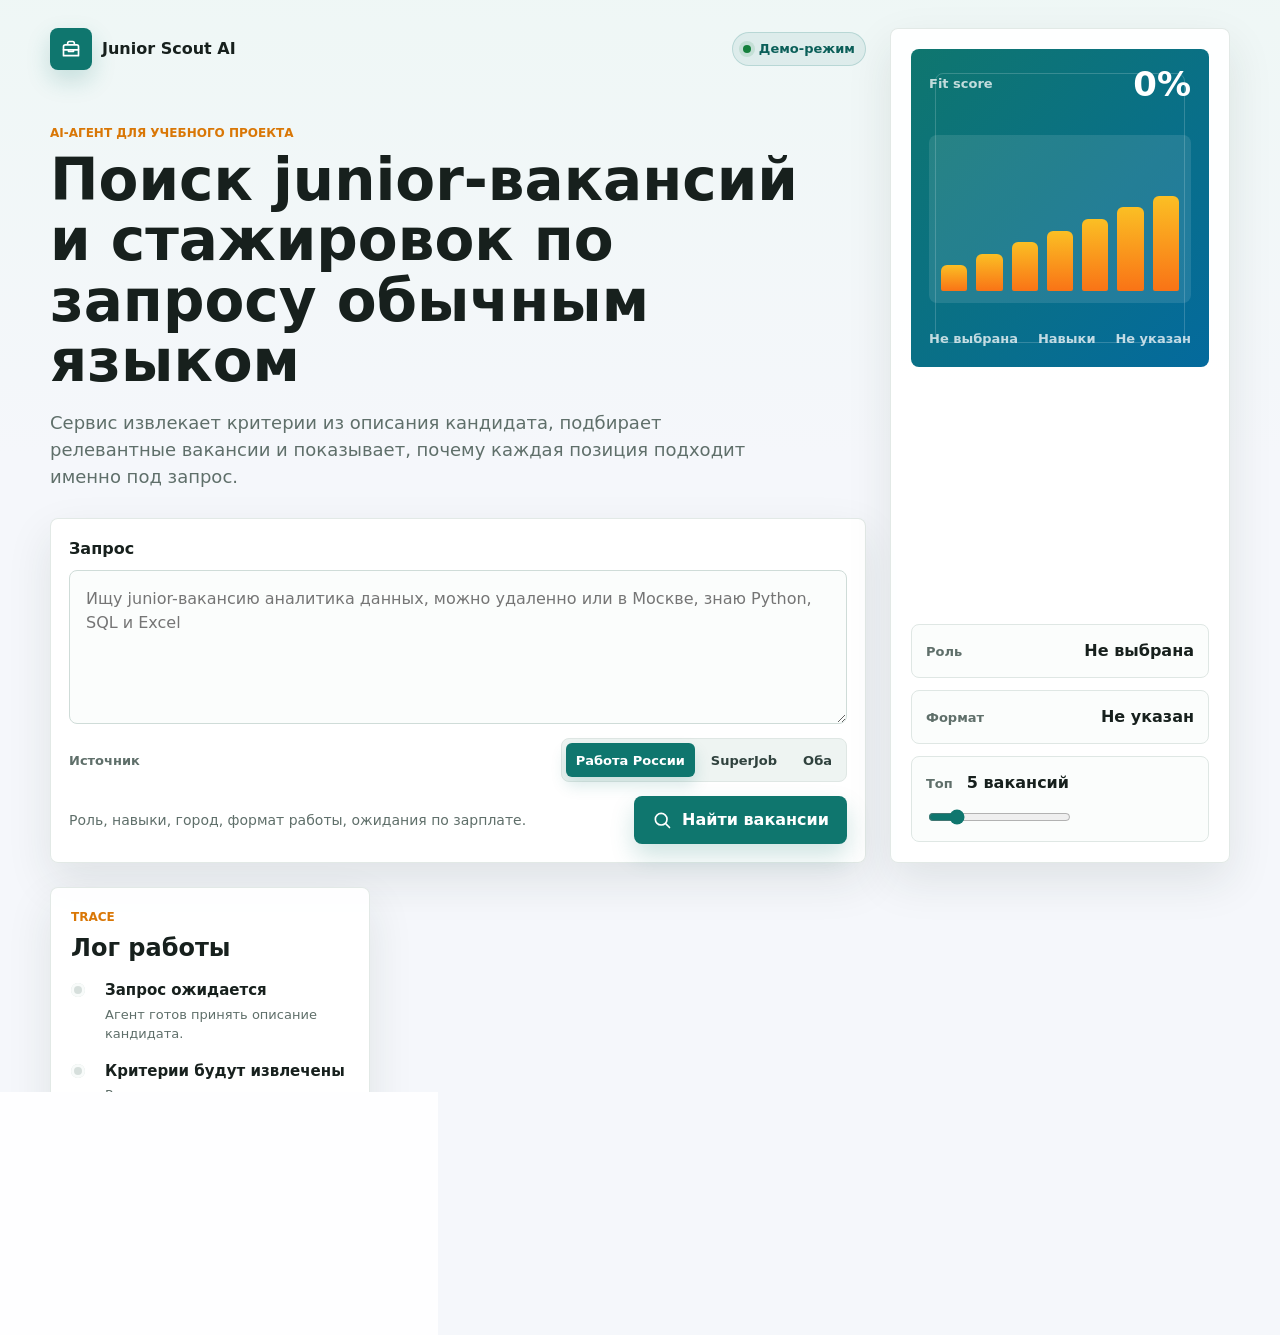
==== frontend/index.html @ 8d021fb7 "Initial project import" ====
<!doctype html>
<html lang="ru">
  <head>
    <meta charset="UTF-8" />
    <meta name="viewport" content="width=device-width, initial-scale=1.0" />
    <title>Junior Scout AI</title>
    <link rel="stylesheet" href="styles.css" />
  </head>
  <body>
    <svg class="svg-sprite" aria-hidden="true">
      <symbol id="icon-search" viewBox="0 0 24 24">
        <path d="m21 21-4.3-4.3" />
        <circle cx="11" cy="11" r="7" />
      </symbol>
      <symbol id="icon-link" viewBox="0 0 24 24">
        <path d="M15 3h6v6" />
        <path d="M10 14 21 3" />
        <path d="M18 13v6a2 2 0 0 1-2 2H5a2 2 0 0 1-2-2V8a2 2 0 0 1 2-2h6" />
      </symbol>
      <symbol id="icon-briefcase" viewBox="0 0 24 24">
        <path d="M16 6V5a2 2 0 0 0-2-2h-4a2 2 0 0 0-2 2v1" />
        <path d="M3 9a2 2 0 0 1 2-2h14a2 2 0 0 1 2 2v11H3Z" />
        <path d="M3 13h18" />
        <path d="M9 13v2h6v-2" />
      </symbol>
      <symbol id="icon-alert" viewBox="0 0 24 24">
        <path d="M12 9v4" />
        <path d="M12 17h.01" />
        <path d="M10.3 3.8 2.4 18a2 2 0 0 0 1.7 3h15.8a2 2 0 0 0 1.7-3L13.7 3.8a2 2 0 0 0-3.4 0Z" />
      </symbol>
    </svg>

    <main class="page-shell">
      <section class="hero">
        <div class="hero__content">
          <header class="topbar" aria-label="Навигация">
            <a class="brand" href="#">
              <span class="brand__mark">
                <svg class="icon" aria-hidden="true">
                  <use href="#icon-briefcase"></use>
                </svg>
              </span>
              <span>Junior Scout AI</span>
            </a>
            <div class="status-pill">
              <span class="status-pill__dot"></span>
              Демо-режим
            </div>
          </header>

          <div class="intro">
            <p class="eyebrow">AI-агент для учебного проекта</p>
            <h1>Поиск junior-вакансий и стажировок по запросу обычным языком</h1>
            <p class="intro__text">
              Сервис извлекает критерии из описания кандидата, подбирает релевантные вакансии и показывает,
              почему каждая позиция подходит именно под запрос.
            </p>
          </div>

          <form class="search-panel" id="search-form">
            <label class="field-label" for="query">Запрос</label>
            <textarea
              id="query"
              name="query"
              rows="5"
              placeholder="Ищу junior-вакансию аналитика данных, можно удаленно или в Москве, знаю Python, SQL и Excel"
            ></textarea>
            <div class="source-control" aria-label="Инструментарий поиска">
              <span class="source-control__label">Источник</span>
              <div class="source-options">
                <label>
                  <input type="radio" name="source" value="trudvsem" checked />
                  <span>Работа России</span>
                </label>
                <label>
                  <input type="radio" name="source" value="superjob" />
                  <span>SuperJob</span>
                </label>
                <label>
                  <input type="radio" name="source" value="all" />
                  <span>Оба</span>
                </label>
              </div>
            </div>
            <div class="search-panel__footer">
              <p class="hint">Роль, навыки, город, формат работы, ожидания по зарплате.</p>
              <button class="primary-button" id="search-button" type="submit">
                <svg class="icon" aria-hidden="true">
                  <use href="#icon-search"></use>
                </svg>
                <span>Найти вакансии</span>
              </button>
            </div>
          </form>
        </div>

        <aside class="hero-card" aria-label="Краткая аналитика результата">
          <div class="agent-visual">
            <div class="agent-visual__header">
              <span>Fit score</span>
              <strong id="hero-fit-score">0%</strong>
            </div>
            <div class="signal-grid">
              <span style="--height: 62%"></span>
              <span style="--height: 88%"></span>
              <span style="--height: 54%"></span>
              <span style="--height: 76%"></span>
              <span style="--height: 93%"></span>
              <span style="--height: 67%"></span>
              <span style="--height: 82%"></span>
            </div>
            <div class="agent-visual__footer" id="hero-skill-row">
              <span>Роль</span>
              <span>Навыки</span>
              <span>Формат</span>
            </div>
          </div>
          <div class="mini-list">
            <div>
              <span class="mini-list__label">Роль</span>
              <strong id="hero-role">Не выбрана</strong>
            </div>
            <div>
              <span class="mini-list__label">Формат</span>
              <strong id="hero-format">Не указан</strong>
            </div>
            <div class="top-control">
              <div class="top-control__head">
                <span class="mini-list__label">Топ</span>
                <strong><span id="top-value">5</span> вакансий</strong>
              </div>
              <input
                id="top-slider"
                type="range"
                min="1"
                max="25"
                step="1"
                value="5"
                aria-label="Количество вакансий в топе"
              />
            </div>
          </div>
        </aside>
      </section>

      <section class="workspace" aria-live="polite">
        <section class="trace-panel" aria-labelledby="trace-title">
          <div class="section-heading">
            <p class="eyebrow">Trace</p>
            <h2 id="trace-title">Лог работы</h2>
          </div>
          <ol class="trace-list" id="trace-list">
            <li data-step="accepted">
              <span class="trace-list__marker"></span>
              <div>
                <strong>Запрос ожидается</strong>
                <p>Агент готов принять описание кандидата.</p>
              </div>
            </li>
            <li data-step="criteria">
              <span class="trace-list__marker"></span>
              <div>
                <strong>Критерии будут извлечены</strong>
                <p>Роль, уровень, навыки, город, формат и зарплата.</p>
              </div>
            </li>
            <li data-step="vacancies">
              <span class="trace-list__marker"></span>
              <div>
                <strong>Вакансии будут найдены</strong>
                <p>Выдача появится после запуска поиска.</p>
              </div>
            </li>
            <li data-step="top">
              <span class="trace-list__marker"></span>
              <div>
                <strong>Топ будет сформирован</strong>
                <p>Карточки отсортируются по score.</p>
              </div>
            </li>
          </ol>
        </section>

        <section class="content-stack">
          <section class="loading-panel" id="loading-panel" hidden>
            <div class="loader" aria-hidden="true"></div>
            <div>
              <h2>Идет поиск подходящих вакансий</h2>
              <p>AI-агент анализирует запрос, извлекает критерии и готовит выбранный топ.</p>
            </div>
          </section>

          <section class="error-panel" id="error-panel" hidden>
            <div class="error-panel__icon">
              <svg class="icon" aria-hidden="true">
                <use href="#icon-alert"></use>
              </svg>
            </div>
            <div>
              <h2 id="error-title">Вакансии не найдены</h2>
              <p id="error-message">
                Попробуйте добавить больше деталей: роль, навыки, город или желаемый формат работы.
              </p>
            </div>
          </section>

          <section class="criteria-panel" id="criteria-panel" hidden aria-labelledby="criteria-title">
            <div class="section-heading section-heading--row">
              <div>
                <p class="eyebrow">Извлеченные критерии</p>
                <h2 id="criteria-title">Что понял агент</h2>
              </div>
              <span class="confidence-badge">уверенность 0.91</span>
            </div>
            <dl class="criteria-grid">
              <div>
                <dt>Роль</dt>
                <dd>аналитик данных</dd>
              </div>
              <div>
                <dt>Уровень</dt>
                <dd>junior / стажировка</dd>
              </div>
              <div>
                <dt>Навыки</dt>
                <dd class="tag-row">
                  <span>Python</span>
                  <span>SQL</span>
                  <span>Excel</span>
                </dd>
              </div>
              <div>
                <dt>Город</dt>
                <dd>Москва</dd>
              </div>
              <div>
                <dt>Удаленка</dt>
                <dd>да, можно гибрид</dd>
              </div>
              <div>
                <dt>Зарплата</dt>
                <dd>не указана</dd>
              </div>
            </dl>
          </section>

          <section class="vacancies-panel" id="vacancies-panel" hidden aria-labelledby="vacancies-title">
            <div class="section-heading section-heading--row">
              <div>
                <p class="eyebrow">Топ вакансий</p>
                <h2 id="vacancies-title">Лучшие совпадения</h2>
              </div>
              <span class="result-count">5 найдено</span>
            </div>
            <div class="vacancy-list" id="vacancy-list"></div>
          </section>
        </section>
      </section>
    </main>

    <template id="vacancy-card-template">
      <article class="vacancy-card">
        <div class="vacancy-card__top">
          <div>
            <h3 data-field="title"></h3>
            <p data-field="company"></p>
          </div>
          <div class="score-badge" aria-label="Score">
            <strong data-field="score"></strong>
            <span>score</span>
          </div>
        </div>

        <div class="vacancy-meta">
          <span data-field="location"></span>
          <span data-field="salary"></span>
        </div>

        <div class="fit-grid">
          <div class="fit-item fit-item--good">
            <span>Почему подходит</span>
            <p data-field="why"></p>
          </div>
          <div class="fit-item fit-item--risk">
            <span>Что смущает</span>
            <p data-field="concern"></p>
          </div>
          <div class="fit-item fit-item--step">
            <span>Следующий шаг</span>
            <p data-field="next"></p>
          </div>
        </div>

        <a class="vacancy-link" data-field="link" href="#" target="_blank" rel="noreferrer">
          <span>Открыть вакансию</span>
          <svg class="icon" aria-hidden="true">
            <use href="#icon-link"></use>
          </svg>
        </a>
      </article>
    </template>

    <script src="app.js"></script>
  </body>
</html>
---- frontend/styles.css ----
:root {
  --bg: #f5f7fb;
  --surface: #ffffff;
  --surface-soft: #eef7f5;
  --text: #17201d;
  --muted: #5f6f6a;
  --line: #dfe7e4;
  --primary: #0f766e;
  --primary-dark: #0b5f59;
  --accent: #d97706;
  --rose: #be123c;
  --sky: #0369a1;
  --success: #15803d;
  --shadow: 0 18px 45px rgba(29, 45, 41, 0.1);
  --radius: 8px;
}

* {
  box-sizing: border-box;
}

html {
  scroll-behavior: smooth;
}

body {
  margin: 0;
  min-height: 100vh;
  color: var(--text);
  background:
    linear-gradient(180deg, rgba(238, 247, 245, 0.9), rgba(245, 247, 251, 0.96) 34%),
    var(--bg);
  font-family:
    Inter, ui-sans-serif, system-ui, -apple-system, BlinkMacSystemFont, "Segoe UI", sans-serif;
  line-height: 1.5;
}

button,
textarea,
input {
  font: inherit;
}

a {
  color: inherit;
}

.svg-sprite {
  display: none;
}

.icon {
  width: 20px;
  height: 20px;
  fill: none;
  stroke: currentColor;
  stroke-linecap: round;
  stroke-linejoin: round;
  stroke-width: 2;
}

.page-shell {
  width: min(1180px, calc(100% - 32px));
  margin: 0 auto;
  padding: 28px 0 48px;
}

.hero {
  display: grid;
  grid-template-columns: minmax(0, 1fr) 340px;
  gap: 24px;
  align-items: stretch;
}

.hero__content {
  min-width: 0;
}

.topbar {
  display: flex;
  align-items: center;
  justify-content: space-between;
  gap: 16px;
  margin-bottom: 54px;
}

.brand {
  display: inline-flex;
  align-items: center;
  gap: 10px;
  color: var(--text);
  font-weight: 800;
  text-decoration: none;
}

.brand__mark {
  display: grid;
  width: 42px;
  height: 42px;
  place-items: center;
  color: var(--surface);
  background: var(--primary);
  border-radius: var(--radius);
  box-shadow: 0 10px 24px rgba(15, 118, 110, 0.2);
}

.status-pill,
.confidence-badge,
.result-count {
  display: inline-flex;
  align-items: center;
  gap: 8px;
  min-height: 32px;
  padding: 6px 10px;
  color: var(--primary-dark);
  background: rgba(15, 118, 110, 0.08);
  border: 1px solid rgba(15, 118, 110, 0.18);
  border-radius: 999px;
  font-size: 13px;
  font-weight: 700;
  white-space: nowrap;
}

.status-pill__dot {
  width: 8px;
  height: 8px;
  background: var(--success);
  border-radius: 999px;
  box-shadow: 0 0 0 4px rgba(21, 128, 61, 0.12);
}

.intro {
  max-width: 780px;
}

.eyebrow {
  margin: 0 0 8px;
  color: var(--accent);
  font-size: 12px;
  font-weight: 800;
  letter-spacing: 0;
  text-transform: uppercase;
}

h1,
h2,
h3,
p {
  margin-top: 0;
}

h1 {
  max-width: 850px;
  margin-bottom: 18px;
  font-size: clamp(34px, 5vw, 58px);
  line-height: 1.04;
  letter-spacing: 0;
}

.intro__text {
  max-width: 740px;
  margin-bottom: 28px;
  color: var(--muted);
  font-size: 18px;
}

.search-panel,
.hero-card,
.trace-panel,
.loading-panel,
.error-panel,
.criteria-panel,
.vacancies-panel {
  background: rgba(255, 255, 255, 0.92);
  border: 1px solid rgba(223, 231, 228, 0.9);
  border-radius: var(--radius);
  box-shadow: var(--shadow);
}

.search-panel {
  padding: 18px;
}

.field-label {
  display: block;
  margin-bottom: 9px;
  font-weight: 800;
}

textarea {
  display: block;
  width: 100%;
  min-height: 142px;
  padding: 16px;
  resize: vertical;
  color: var(--text);
  background: #fbfdfc;
  border: 1px solid #cfdcd8;
  border-radius: var(--radius);
  outline: none;
  transition:
    border-color 160ms ease,
    box-shadow 160ms ease,
    background 160ms ease;
}

textarea:focus {
  background: var(--surface);
  border-color: var(--primary);
  box-shadow: 0 0 0 4px rgba(15, 118, 110, 0.13);
}

.search-panel__footer {
  display: flex;
  align-items: center;
  justify-content: space-between;
  gap: 18px;
  margin-top: 14px;
}

.source-control {
  display: flex;
  align-items: center;
  justify-content: space-between;
  gap: 14px;
  margin-top: 14px;
}

.source-control__label {
  color: var(--muted);
  font-size: 13px;
  font-weight: 800;
}

.source-options {
  display: inline-flex;
  flex-wrap: wrap;
  gap: 6px;
  padding: 4px;
  background: #eef4f2;
  border: 1px solid var(--line);
  border-radius: var(--radius);
}

.source-options label {
  cursor: pointer;
}

.source-options input {
  position: absolute;
  width: 1px;
  height: 1px;
  opacity: 0;
  pointer-events: none;
}

.source-options span {
  display: inline-flex;
  align-items: center;
  min-height: 34px;
  padding: 7px 10px;
  color: #30423e;
  border-radius: 6px;
  font-size: 13px;
  font-weight: 900;
  transition:
    color 160ms ease,
    background 160ms ease,
    box-shadow 160ms ease;
}

.source-options input:checked + span {
  color: var(--surface);
  background: var(--primary);
  box-shadow: 0 8px 16px rgba(15, 118, 110, 0.16);
}

.hint {
  max-width: 620px;
  margin: 0;
  color: var(--muted);
  font-size: 14px;
}

.primary-button {
  display: inline-flex;
  align-items: center;
  justify-content: center;
  gap: 10px;
  min-width: 182px;
  min-height: 48px;
  padding: 12px 18px;
  color: var(--surface);
  background: var(--primary);
  border: 0;
  border-radius: var(--radius);
  box-shadow: 0 12px 24px rgba(15, 118, 110, 0.2);
  cursor: pointer;
  font-weight: 800;
  transition:
    background 160ms ease,
    transform 160ms ease,
    box-shadow 160ms ease;
}

.primary-button:hover {
  background: var(--primary-dark);
  transform: translateY(-1px);
  box-shadow: 0 16px 30px rgba(15, 118, 110, 0.22);
}

.primary-button:disabled {
  background: #7aa8a3;
  box-shadow: none;
  cursor: wait;
  transform: none;
}

.hero-card {
  display: flex;
  flex-direction: column;
  justify-content: space-between;
  min-height: 500px;
  padding: 20px;
  overflow: hidden;
}

.agent-visual {
  position: relative;
  min-height: 300px;
  padding: 18px;
  color: var(--surface);
  background:
    linear-gradient(135deg, rgba(15, 118, 110, 0.96), rgba(3, 105, 161, 0.92)),
    #0f766e;
  border-radius: var(--radius);
}

.agent-visual::before {
  position: absolute;
  inset: 24px;
  content: "";
  border: 1px solid rgba(255, 255, 255, 0.18);
  border-radius: var(--radius);
}

.agent-visual__header,
.agent-visual__footer {
  position: relative;
  z-index: 1;
  display: flex;
  align-items: center;
  justify-content: space-between;
  gap: 12px;
}

.agent-visual__header span,
.agent-visual__footer span {
  color: rgba(255, 255, 255, 0.75);
  font-size: 13px;
  font-weight: 700;
}

.agent-visual__header strong {
  font-size: 34px;
  line-height: 1;
}

.signal-grid {
  position: relative;
  z-index: 1;
  display: grid;
  grid-template-columns: repeat(7, 1fr);
  gap: 9px;
  align-items: end;
  height: 168px;
  margin: 34px 0 26px;
  padding: 12px;
  background: rgba(255, 255, 255, 0.11);
  border-radius: var(--radius);
}

.signal-grid span {
  display: block;
  height: var(--height);
  min-height: 24px;
  background: linear-gradient(180deg, #fbbf24, #f97316);
  border-radius: 6px 6px 2px 2px;
}

.mini-list {
  display: grid;
  gap: 12px;
  margin-top: 18px;
}

.mini-list > div {
  display: flex;
  align-items: center;
  justify-content: space-between;
  gap: 14px;
  padding: 14px;
  background: #fbfdfc;
  border: 1px solid var(--line);
  border-radius: var(--radius);
}

.mini-list strong {
  text-align: right;
}

.mini-list__label {
  color: var(--muted);
  font-size: 13px;
  font-weight: 700;
}

.top-control {
  display: grid !important;
  gap: 12px !important;
}

.top-control__head {
  display: flex;
  align-items: center;
  justify-content: space-between;
  gap: 14px;
}

.top-control input[type="range"] {
  width: 100%;
  accent-color: var(--primary);
  cursor: pointer;
}

.workspace {
  display: grid;
  grid-template-columns: 320px minmax(0, 1fr);
  gap: 24px;
  align-items: start;
  margin-top: 24px;
}

.trace-panel {
  position: sticky;
  top: 18px;
  padding: 20px;
}

.section-heading {
  margin-bottom: 16px;
}

.section-heading h2 {
  margin-bottom: 0;
  font-size: 24px;
  line-height: 1.2;
}

.section-heading--row {
  display: flex;
  align-items: flex-start;
  justify-content: space-between;
  gap: 18px;
}

.trace-list {
  display: grid;
  gap: 16px;
  margin: 0;
  padding: 0;
  list-style: none;
}

.trace-list li {
  display: grid;
  grid-template-columns: 22px minmax(0, 1fr);
  gap: 12px;
  color: var(--muted);
}

.trace-list strong {
  display: block;
  color: var(--text);
  font-size: 15px;
}

.trace-list p {
  margin: 3px 0 0;
  font-size: 13px;
  overflow-wrap: anywhere;
}

.trace-list__marker {
  width: 14px;
  height: 14px;
  margin-top: 4px;
  background: #d6dfdc;
  border-radius: 999px;
  box-shadow: inset 0 0 0 3px #f8fbfa;
}

.trace-list li.is-active .trace-list__marker {
  background: var(--accent);
  box-shadow: 0 0 0 5px rgba(217, 119, 6, 0.14);
}

.trace-list li.is-complete .trace-list__marker {
  background: var(--success);
  box-shadow: 0 0 0 5px rgba(21, 128, 61, 0.12);
}

.content-stack {
  display: grid;
  gap: 18px;
  min-width: 0;
}

.loading-panel,
.error-panel,
.criteria-panel,
.vacancies-panel {
  padding: 20px;
}

.loading-panel {
  display: grid;
  grid-template-columns: 54px minmax(0, 1fr);
  gap: 16px;
  align-items: center;
}

.loading-panel[hidden],
.error-panel[hidden],
.criteria-panel[hidden],
.vacancies-panel[hidden] {
  display: none;
}

.loading-panel h2,
.error-panel h2 {
  margin-bottom: 4px;
  font-size: 22px;
}

.loading-panel p,
.error-panel p {
  margin-bottom: 0;
  color: var(--muted);
}

.loader {
  width: 44px;
  height: 44px;
  border: 4px solid #d8e8e5;
  border-top-color: var(--primary);
  border-radius: 999px;
  animation: spin 850ms linear infinite;
}

@keyframes spin {
  to {
    transform: rotate(360deg);
  }
}

.error-panel {
  grid-template-columns: 46px minmax(0, 1fr);
  align-items: start;
  background: #fff7f8;
  border-color: #f4cdd5;
}

.error-panel:not([hidden]) {
  display: grid;
}

.error-panel__icon {
  display: grid;
  width: 42px;
  height: 42px;
  place-items: center;
  color: var(--rose);
  background: #ffe4e9;
  border-radius: var(--radius);
}

.criteria-grid {
  display: grid;
  grid-template-columns: repeat(3, minmax(0, 1fr));
  gap: 12px;
  margin: 0;
}

.criteria-grid > div {
  min-height: 94px;
  padding: 14px;
  background: #fbfdfc;
  border: 1px solid var(--line);
  border-radius: var(--radius);
}

.criteria-grid dt {
  margin-bottom: 6px;
  color: var(--muted);
  font-size: 13px;
  font-weight: 800;
}

.criteria-grid dd {
  margin: 0;
  font-size: 17px;
  font-weight: 800;
}

.tag-row {
  display: flex;
  flex-wrap: wrap;
  gap: 7px;
}

.tag-row span {
  padding: 5px 8px;
  color: var(--sky);
  background: #e6f4fb;
  border: 1px solid #cde8f5;
  border-radius: 999px;
  font-size: 13px;
  font-weight: 800;
}

.vacancy-list {
  display: grid;
  gap: 14px;
}

.vacancy-card {
  padding: 18px;
  background: #fbfdfc;
  border: 1px solid var(--line);
  border-radius: var(--radius);
  box-shadow: 0 10px 24px rgba(29, 45, 41, 0.06);
}

.vacancy-card__top {
  display: grid;
  grid-template-columns: minmax(0, 1fr) 76px;
  gap: 18px;
  align-items: start;
}

.vacancy-card h3 {
  margin-bottom: 4px;
  font-size: 22px;
  line-height: 1.2;
}

.vacancy-card h3 + p {
  margin-bottom: 0;
  color: var(--muted);
  font-weight: 700;
}

.score-badge {
  display: grid;
  min-height: 68px;
  place-items: center;
  padding: 8px;
  color: var(--primary-dark);
  background: rgba(15, 118, 110, 0.08);
  border: 1px solid rgba(15, 118, 110, 0.18);
  border-radius: var(--radius);
  text-align: center;
}

.score-badge strong {
  font-size: 24px;
  line-height: 1;
}

.score-badge span {
  color: var(--muted);
  font-size: 11px;
  font-weight: 800;
  text-transform: uppercase;
}

.vacancy-meta {
  display: flex;
  flex-wrap: wrap;
  gap: 8px;
  margin: 16px 0;
}

.vacancy-meta span {
  padding: 7px 10px;
  color: #30423e;
  background: #eef4f2;
  border: 1px solid var(--line);
  border-radius: 999px;
  font-size: 13px;
  font-weight: 800;
}

.fit-grid {
  display: grid;
  grid-template-columns: repeat(3, minmax(0, 1fr));
  gap: 10px;
}

.fit-item {
  min-height: 134px;
  padding: 13px;
  border-radius: var(--radius);
}

.fit-item span {
  display: block;
  margin-bottom: 7px;
  font-size: 13px;
  font-weight: 900;
}

.fit-item p {
  margin: 0;
  color: #3f4f4b;
  font-size: 14px;
  overflow-wrap: anywhere;
}

.fit-item--good {
  background: #effaf2;
  border: 1px solid #ccebd3;
}

.fit-item--risk {
  background: #fff8eb;
  border: 1px solid #f4ddb0;
}

.fit-item--step {
  background: #edf7fc;
  border: 1px solid #c9e7f5;
}

.vacancy-link {
  display: inline-flex;
  align-items: center;
  justify-content: center;
  gap: 8px;
  min-height: 42px;
  margin-top: 16px;
  padding: 10px 14px;
  color: var(--primary-dark);
  background: var(--surface);
  border: 1px solid rgba(15, 118, 110, 0.28);
  border-radius: var(--radius);
  font-weight: 900;
  text-decoration: none;
  transition:
    background 160ms ease,
    border-color 160ms ease,
    transform 160ms ease;
}

.vacancy-link:hover {
  background: var(--surface-soft);
  border-color: rgba(15, 118, 110, 0.42);
  transform: translateY(-1px);
}

@media (max-width: 980px) {
  .hero,
  .workspace {
    grid-template-columns: 1fr;
  }

  .topbar {
    margin-bottom: 34px;
  }

  .hero-card {
    min-height: auto;
  }

  .agent-visual {
    min-height: 250px;
  }

  .workspace {
    margin-top: 18px;
  }

  .trace-panel {
    position: static;
  }
}

@media (max-width: 720px) {
  .page-shell {
    width: min(100% - 20px, 1180px);
    padding: 16px 0 30px;
  }

  .topbar,
  .source-control,
  .search-panel__footer,
  .section-heading--row {
    align-items: stretch;
    flex-direction: column;
  }

  .source-options {
    width: 100%;
  }

  .source-options label,
  .source-options span {
    flex: 1;
    justify-content: center;
  }

  .intro__text {
    font-size: 16px;
  }

  .primary-button {
    width: 100%;
  }

  .criteria-grid,
  .fit-grid {
    grid-template-columns: 1fr;
  }

  .vacancy-card__top {
    grid-template-columns: 1fr;
  }

  .score-badge {
    width: 86px;
  }
}
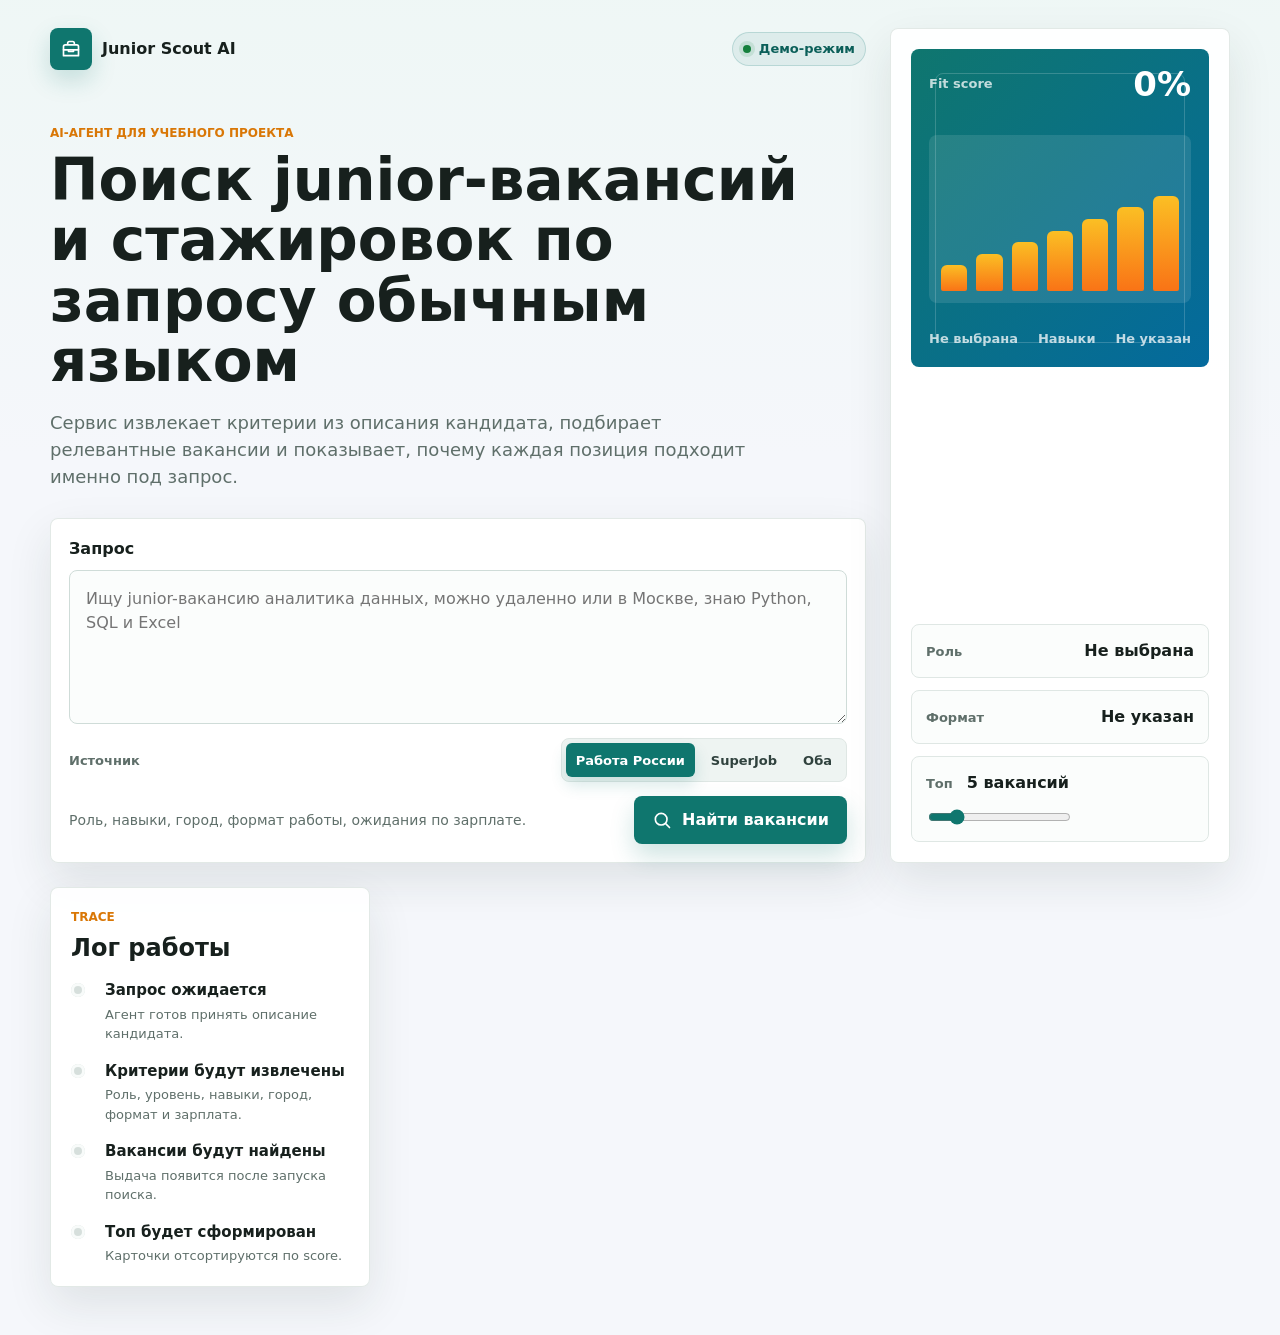
==== commit 4d0b2b58: "Fix SuperJob source handling and env docs" ====
--- a/frontend/index.html
+++ b/frontend/index.html
@@ -265,9 +265,12 @@
             <h3 data-field="title"></h3>
             <p data-field="company"></p>
           </div>
-          <div class="score-badge" aria-label="Score">
-            <strong data-field="score"></strong>
-            <span>score</span>
+          <div class="vacancy-card__badges">
+            <span class="source-badge" data-field="source">Источник</span>
+            <div class="score-badge" aria-label="Score">
+              <strong data-field="score"></strong>
+              <span>score</span>
+            </div>
           </div>
         </div>
 
--- a/frontend/styles.css
+++ b/frontend/styles.css
@@ -644,9 +644,30 @@
 
 .vacancy-card__top {
   display: grid;
-  grid-template-columns: minmax(0, 1fr) 76px;
+  grid-template-columns: minmax(0, 1fr) minmax(96px, max-content);
   gap: 18px;
   align-items: start;
+}
+
+.vacancy-card__badges {
+  display: grid;
+  gap: 8px;
+  justify-items: end;
+}
+
+.source-badge {
+  display: inline-flex;
+  align-items: center;
+  justify-content: center;
+  min-height: 28px;
+  padding: 5px 9px;
+  color: var(--sky);
+  background: #e6f4fb;
+  border: 1px solid #cde8f5;
+  border-radius: 999px;
+  font-size: 12px;
+  font-weight: 900;
+  white-space: nowrap;
 }
 
 .vacancy-card h3 {
@@ -840,4 +861,8 @@
   .score-badge {
     width: 86px;
   }
-}
+
+  .vacancy-card__badges {
+    justify-items: start;
+  }
+}
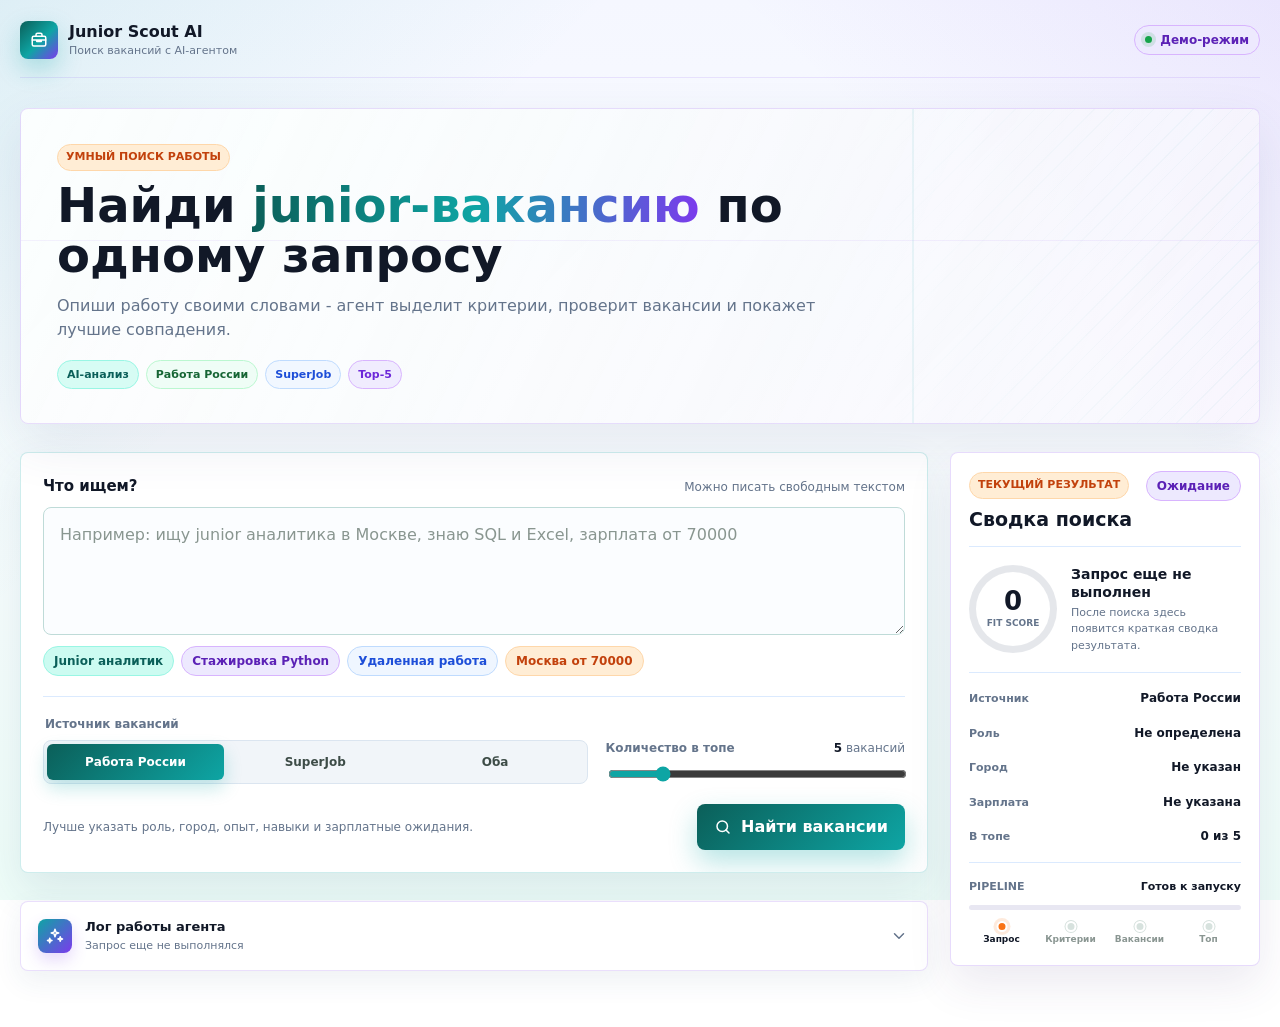
==== commit 66b34dd3: "new Frontend" ====
--- a/frontend/index.html
+++ b/frontend/index.html
@@ -3,303 +3,348 @@
   <head>
     <meta charset="UTF-8" />
     <meta name="viewport" content="width=device-width, initial-scale=1.0" />
+    <meta
+      name="description"
+      content="Junior Scout AI подбирает junior-вакансии и стажировки по запросу обычным языком."
+    />
     <title>Junior Scout AI</title>
     <link rel="stylesheet" href="styles.css" />
   </head>
   <body>
     <svg class="svg-sprite" aria-hidden="true">
       <symbol id="icon-search" viewBox="0 0 24 24">
-        <path d="m21 21-4.3-4.3" />
-        <circle cx="11" cy="11" r="7" />
+        <circle cx="11" cy="11" r="7"></circle>
+        <path d="m20 20-4-4"></path>
+      </symbol>
+      <symbol id="icon-briefcase" viewBox="0 0 24 24">
+        <rect x="3" y="7" width="18" height="13" rx="2"></rect>
+        <path d="M8 7V5a2 2 0 0 1 2-2h4a2 2 0 0 1 2 2v2M3 12h18M9 12v2h6v-2"></path>
       </symbol>
       <symbol id="icon-link" viewBox="0 0 24 24">
-        <path d="M15 3h6v6" />
-        <path d="M10 14 21 3" />
-        <path d="M18 13v6a2 2 0 0 1-2 2H5a2 2 0 0 1-2-2V8a2 2 0 0 1 2-2h6" />
-      </symbol>
-      <symbol id="icon-briefcase" viewBox="0 0 24 24">
-        <path d="M16 6V5a2 2 0 0 0-2-2h-4a2 2 0 0 0-2 2v1" />
-        <path d="M3 9a2 2 0 0 1 2-2h14a2 2 0 0 1 2 2v11H3Z" />
-        <path d="M3 13h18" />
-        <path d="M9 13v2h6v-2" />
+        <path d="M15 3h6v6M10 14 21 3M18 13v6a2 2 0 0 1-2 2H5a2 2 0 0 1-2-2V8a2 2 0 0 1 2-2h6"></path>
       </symbol>
       <symbol id="icon-alert" viewBox="0 0 24 24">
-        <path d="M12 9v4" />
-        <path d="M12 17h.01" />
-        <path d="M10.3 3.8 2.4 18a2 2 0 0 0 1.7 3h15.8a2 2 0 0 0 1.7-3L13.7 3.8a2 2 0 0 0-3.4 0Z" />
+        <path d="M12 9v4M12 17h.01M10.3 3.8 2.4 18a2 2 0 0 0 1.7 3h15.8a2 2 0 0 0 1.7-3L13.7 3.8a2 2 0 0 0-3.4 0Z"></path>
+      </symbol>
+      <symbol id="icon-chevron" viewBox="0 0 24 24">
+        <path d="m6 9 6 6 6-6"></path>
+      </symbol>
+      <symbol id="icon-sparkles" viewBox="0 0 24 24">
+        <path d="m12 3-1.2 3.8L7 8l3.8 1.2L12 13l1.2-3.8L17 8l-3.8-1.2L12 3ZM5 15l-.7 2.3L2 18l2.3.7L5 21l.7-2.3L8 18l-2.3-.7L5 15ZM19 13l-.8 2.2L16 16l2.2.8L19 19l.8-2.2L22 16l-2.2-.8L19 13Z"></path>
+      </symbol>
+      <symbol id="icon-check" viewBox="0 0 24 24">
+        <path d="m5 12 4 4L19 6"></path>
+      </symbol>
+      <symbol id="icon-map" viewBox="0 0 24 24">
+        <path d="M20 10c0 5-8 11-8 11S4 15 4 10a8 8 0 1 1 16 0Z"></path>
+        <circle cx="12" cy="10" r="2"></circle>
+      </symbol>
+      <symbol id="icon-wallet" viewBox="0 0 24 24">
+        <path d="M4 6h15a2 2 0 0 1 2 2v10H5a2 2 0 0 1-2-2V6a3 3 0 0 1 3-3h12"></path>
+        <path d="M16 11h5v4h-5a2 2 0 0 1 0-4Z"></path>
       </symbol>
     </svg>
 
-    <main class="page-shell">
-      <section class="hero">
-        <div class="hero__content">
-          <header class="topbar" aria-label="Навигация">
-            <a class="brand" href="#">
-              <span class="brand__mark">
-                <svg class="icon" aria-hidden="true">
-                  <use href="#icon-briefcase"></use>
-                </svg>
-              </span>
-              <span>Junior Scout AI</span>
-            </a>
-            <div class="status-pill">
-              <span class="status-pill__dot"></span>
-              Демо-режим
-            </div>
-          </header>
-
-          <div class="intro">
-            <p class="eyebrow">AI-агент для учебного проекта</p>
-            <h1>Поиск junior-вакансий и стажировок по запросу обычным языком</h1>
-            <p class="intro__text">
-              Сервис извлекает критерии из описания кандидата, подбирает релевантные вакансии и показывает,
-              почему каждая позиция подходит именно под запрос.
+    <div class="page-shell">
+      <header class="topbar">
+        <a class="brand" href="#" aria-label="Junior Scout AI">
+          <span class="brand__mark">
+            <svg class="icon" aria-hidden="true"><use href="#icon-briefcase"></use></svg>
+          </span>
+          <span class="brand__text">
+            <strong>Junior Scout AI</strong>
+            <small>Поиск вакансий с AI-агентом</small>
+          </span>
+        </a>
+        <span class="status-pill">
+          <span class="status-pill__dot"></span>
+          Демо-режим
+        </span>
+      </header>
+
+      <main>
+        <section class="intro" aria-labelledby="page-title">
+          <div class="intro__content">
+            <p class="eyebrow">Умный поиск работы</p>
+            <h1 id="page-title">Найди <span>junior-вакансию</span> по одному запросу</h1>
+            <p>
+              Опиши работу своими словами - агент выделит критерии, проверит вакансии и покажет
+              лучшие совпадения.
             </p>
-          </div>
-
-          <form class="search-panel" id="search-form">
-            <label class="field-label" for="query">Запрос</label>
-            <textarea
-              id="query"
-              name="query"
-              rows="5"
-              placeholder="Ищу junior-вакансию аналитика данных, можно удаленно или в Москве, знаю Python, SQL и Excel"
-            ></textarea>
-            <div class="source-control" aria-label="Инструментарий поиска">
-              <span class="source-control__label">Источник</span>
-              <div class="source-options">
-                <label>
-                  <input type="radio" name="source" value="trudvsem" checked />
-                  <span>Работа России</span>
-                </label>
-                <label>
-                  <input type="radio" name="source" value="superjob" />
-                  <span>SuperJob</span>
-                </label>
-                <label>
-                  <input type="radio" name="source" value="all" />
-                  <span>Оба</span>
-                </label>
-              </div>
-            </div>
-            <div class="search-panel__footer">
-              <p class="hint">Роль, навыки, город, формат работы, ожидания по зарплате.</p>
-              <button class="primary-button" id="search-button" type="submit">
-                <svg class="icon" aria-hidden="true">
-                  <use href="#icon-search"></use>
-                </svg>
-                <span>Найти вакансии</span>
-              </button>
-            </div>
-          </form>
-        </div>
-
-        <aside class="hero-card" aria-label="Краткая аналитика результата">
-          <div class="agent-visual">
-            <div class="agent-visual__header">
-              <span>Fit score</span>
-              <strong id="hero-fit-score">0%</strong>
-            </div>
-            <div class="signal-grid">
-              <span style="--height: 62%"></span>
-              <span style="--height: 88%"></span>
-              <span style="--height: 54%"></span>
-              <span style="--height: 76%"></span>
-              <span style="--height: 93%"></span>
-              <span style="--height: 67%"></span>
-              <span style="--height: 82%"></span>
-            </div>
-            <div class="agent-visual__footer" id="hero-skill-row">
-              <span>Роль</span>
-              <span>Навыки</span>
-              <span>Формат</span>
+            <div class="intro__chips" aria-label="Возможности сервиса">
+              <span>AI-анализ</span>
+              <span>Работа России</span>
+              <span>SuperJob</span>
+              <span>Top-5</span>
             </div>
           </div>
-          <div class="mini-list">
-            <div>
-              <span class="mini-list__label">Роль</span>
-              <strong id="hero-role">Не выбрана</strong>
+        </section>
+
+        <div class="app-layout">
+          <div class="main-column">
+            <form class="search-panel" id="search-form">
+              <div class="field-heading">
+                <label for="query">Что ищем?</label>
+                <span>Можно писать свободным текстом</span>
+              </div>
+              <textarea
+                id="query"
+                name="query"
+                rows="4"
+                placeholder="Например: ищу junior аналитика в Москве, знаю SQL и Excel, зарплата от 70000"
+              ></textarea>
+
+              <div class="quick-examples" aria-label="Примеры запросов">
+                <button type="button" data-query="Junior аналитик данных, знаю SQL и Excel">
+                  Junior аналитик
+                </button>
+                <button type="button" data-query="Ищу стажировку Python-разработчика">
+                  Стажировка Python
+                </button>
+                <button type="button" data-query="Ищу junior-вакансию с удаленным форматом работы">
+                  Удаленная работа
+                </button>
+                <button type="button" data-query="Ищу работу в Москве с зарплатой от 70000">
+                  Москва от 70000
+                </button>
+              </div>
+
+              <div class="search-controls">
+                <fieldset class="source-control">
+                  <legend>Источник вакансий</legend>
+                  <div class="source-options">
+                    <label>
+                      <input type="radio" name="source" value="trudvsem" checked />
+                      <span>Работа России</span>
+                    </label>
+                    <label>
+                      <input type="radio" name="source" value="superjob" />
+                      <span>SuperJob</span>
+                    </label>
+                    <label>
+                      <input type="radio" name="source" value="all" />
+                      <span>Оба</span>
+                    </label>
+                  </div>
+                </fieldset>
+
+                <label class="top-control" for="top-slider">
+                  <span>Количество в топе</span>
+                  <span class="top-control__value"><strong id="top-value">5</strong> вакансий</span>
+                  <input id="top-slider" type="range" min="1" max="25" step="1" value="5" />
+                </label>
+              </div>
+
+              <div class="search-panel__footer">
+                <p>Лучше указать роль, город, опыт, навыки и зарплатные ожидания.</p>
+                <button class="primary-button" id="search-button" type="submit">
+                  <svg class="icon" aria-hidden="true"><use href="#icon-search"></use></svg>
+                  <span>Найти вакансии</span>
+                </button>
+              </div>
+            </form>
+
+            <section class="loading-panel" id="loading-panel" hidden aria-live="polite">
+              <div class="loading-panel__header">
+                <span class="loader" aria-hidden="true"></span>
+                <div>
+                  <h2>Агент анализирует запрос...</h2>
+                  <p>Извлекаем критерии, обращаемся к источникам и ранжируем результаты.</p>
+                </div>
+              </div>
+              <div class="skeleton-list" aria-hidden="true">
+                <div class="skeleton-card"><span></span><span></span><span></span></div>
+                <div class="skeleton-card"><span></span><span></span><span></span></div>
+              </div>
+            </section>
+
+            <section class="error-panel" id="error-panel" hidden aria-live="polite">
+              <span class="error-panel__icon">
+                <svg class="icon" aria-hidden="true"><use href="#icon-alert"></use></svg>
+              </span>
+              <div>
+                <h2 id="error-title">Вакансии не найдены</h2>
+                <p id="error-message">Попробуйте уточнить роль или выбрать другой источник.</p>
+              </div>
+            </section>
+
+            <section class="criteria-panel" id="criteria-panel" hidden aria-labelledby="criteria-title">
+              <div class="section-heading section-heading--row">
+                <div>
+                  <p class="eyebrow">Извлеченные критерии</p>
+                  <h2 id="criteria-title">Что понял агент</h2>
+                </div>
+                <span class="confidence-badge">Данные backend</span>
+              </div>
+              <dl class="criteria-grid">
+                <div>
+                  <dt>Роль</dt>
+                  <dd>не указано</dd>
+                </div>
+                <div>
+                  <dt>Уровень</dt>
+                  <dd>не указано</dd>
+                </div>
+                <div>
+                  <dt>Навыки</dt>
+                  <dd>не указано</dd>
+                </div>
+                <div>
+                  <dt>Город</dt>
+                  <dd>не указано</dd>
+                </div>
+                <div>
+                  <dt>Формат</dt>
+                  <dd>не указано</dd>
+                </div>
+                <div>
+                  <dt>Зарплата</dt>
+                  <dd>не указано</dd>
+                </div>
+              </dl>
+            </section>
+
+            <section class="vacancies-panel" id="vacancies-panel" hidden aria-labelledby="vacancies-title">
+              <div class="section-heading section-heading--row">
+                <div>
+                  <p class="eyebrow">Результат ранжирования</p>
+                  <h2 id="vacancies-title">Лучшие совпадения</h2>
+                </div>
+                <span class="result-count">0 найдено</span>
+              </div>
+              <div class="vacancy-list" id="vacancy-list"></div>
+            </section>
+
+            <details class="trace-panel" id="trace-panel">
+              <summary>
+                <span class="trace-summary__icon">
+                  <svg class="icon" aria-hidden="true"><use href="#icon-sparkles"></use></svg>
+                </span>
+                <span>
+                  <strong>Лог работы агента</strong>
+                  <small id="trace-summary-text">Запрос еще не выполнялся</small>
+                </span>
+                <svg class="icon trace-summary__chevron" aria-hidden="true">
+                  <use href="#icon-chevron"></use>
+                </svg>
+              </summary>
+              <ol class="trace-list" id="trace-list"></ol>
+            </details>
+          </div>
+
+          <aside class="summary-panel" aria-labelledby="summary-title">
+            <div class="summary-panel__heading">
+              <div>
+                <p class="eyebrow">Текущий результат</p>
+                <h2 id="summary-title">Сводка поиска</h2>
+              </div>
+              <span class="summary-status" id="summary-status">Ожидание</span>
             </div>
-            <div>
-              <span class="mini-list__label">Формат</span>
-              <strong id="hero-format">Не указан</strong>
+
+            <div class="score-overview">
+              <div class="score-ring" id="score-ring" style="--score: 0">
+                <div>
+                  <strong id="summary-score">0</strong>
+                  <span>fit score</span>
+                </div>
+              </div>
+              <div>
+                <strong id="summary-message">Запрос еще не выполнен</strong>
+                <p id="summary-detail">После поиска здесь появится краткая сводка результата.</p>
+              </div>
             </div>
-            <div class="top-control">
-              <div class="top-control__head">
-                <span class="mini-list__label">Топ</span>
-                <strong><span id="top-value">5</span> вакансий</strong>
-              </div>
-              <input
-                id="top-slider"
-                type="range"
-                min="1"
-                max="25"
-                step="1"
-                value="5"
-                aria-label="Количество вакансий в топе"
-              />
+
+            <dl class="summary-list">
+              <div>
+                <dt>Источник</dt>
+                <dd id="summary-source">Работа России</dd>
+              </div>
+              <div>
+                <dt>Роль</dt>
+                <dd id="summary-role">Не определена</dd>
+              </div>
+              <div>
+                <dt>Город</dt>
+                <dd id="summary-city">Не указан</dd>
+              </div>
+              <div>
+                <dt>Зарплата</dt>
+                <dd id="summary-salary">Не указана</dd>
+              </div>
+              <div>
+                <dt>В топе</dt>
+                <dd id="summary-count">0 из 5</dd>
+              </div>
+            </dl>
+
+            <div class="pipeline-progress">
+              <div class="pipeline-progress__heading">
+                <span>Pipeline</span>
+                <strong id="pipeline-label">Готов к запуску</strong>
+              </div>
+              <div class="pipeline-bar" aria-hidden="true">
+                <span id="pipeline-bar-fill"></span>
+              </div>
+              <ol id="pipeline-steps">
+                <li>Запрос</li>
+                <li>Критерии</li>
+                <li>Вакансии</li>
+                <li>Топ</li>
+              </ol>
             </div>
-          </div>
-        </aside>
-      </section>
-
-      <section class="workspace" aria-live="polite">
-        <section class="trace-panel" aria-labelledby="trace-title">
-          <div class="section-heading">
-            <p class="eyebrow">Trace</p>
-            <h2 id="trace-title">Лог работы</h2>
-          </div>
-          <ol class="trace-list" id="trace-list">
-            <li data-step="accepted">
-              <span class="trace-list__marker"></span>
-              <div>
-                <strong>Запрос ожидается</strong>
-                <p>Агент готов принять описание кандидата.</p>
-              </div>
-            </li>
-            <li data-step="criteria">
-              <span class="trace-list__marker"></span>
-              <div>
-                <strong>Критерии будут извлечены</strong>
-                <p>Роль, уровень, навыки, город, формат и зарплата.</p>
-              </div>
-            </li>
-            <li data-step="vacancies">
-              <span class="trace-list__marker"></span>
-              <div>
-                <strong>Вакансии будут найдены</strong>
-                <p>Выдача появится после запуска поиска.</p>
-              </div>
-            </li>
-            <li data-step="top">
-              <span class="trace-list__marker"></span>
-              <div>
-                <strong>Топ будет сформирован</strong>
-                <p>Карточки отсортируются по score.</p>
-              </div>
-            </li>
-          </ol>
-        </section>
-
-        <section class="content-stack">
-          <section class="loading-panel" id="loading-panel" hidden>
-            <div class="loader" aria-hidden="true"></div>
-            <div>
-              <h2>Идет поиск подходящих вакансий</h2>
-              <p>AI-агент анализирует запрос, извлекает критерии и готовит выбранный топ.</p>
-            </div>
-          </section>
-
-          <section class="error-panel" id="error-panel" hidden>
-            <div class="error-panel__icon">
-              <svg class="icon" aria-hidden="true">
-                <use href="#icon-alert"></use>
-              </svg>
-            </div>
-            <div>
-              <h2 id="error-title">Вакансии не найдены</h2>
-              <p id="error-message">
-                Попробуйте добавить больше деталей: роль, навыки, город или желаемый формат работы.
-              </p>
-            </div>
-          </section>
-
-          <section class="criteria-panel" id="criteria-panel" hidden aria-labelledby="criteria-title">
-            <div class="section-heading section-heading--row">
-              <div>
-                <p class="eyebrow">Извлеченные критерии</p>
-                <h2 id="criteria-title">Что понял агент</h2>
-              </div>
-              <span class="confidence-badge">уверенность 0.91</span>
-            </div>
-            <dl class="criteria-grid">
-              <div>
-                <dt>Роль</dt>
-                <dd>аналитик данных</dd>
-              </div>
-              <div>
-                <dt>Уровень</dt>
-                <dd>junior / стажировка</dd>
-              </div>
-              <div>
-                <dt>Навыки</dt>
-                <dd class="tag-row">
-                  <span>Python</span>
-                  <span>SQL</span>
-                  <span>Excel</span>
-                </dd>
-              </div>
-              <div>
-                <dt>Город</dt>
-                <dd>Москва</dd>
-              </div>
-              <div>
-                <dt>Удаленка</dt>
-                <dd>да, можно гибрид</dd>
-              </div>
-              <div>
-                <dt>Зарплата</dt>
-                <dd>не указана</dd>
-              </div>
-            </dl>
-          </section>
-
-          <section class="vacancies-panel" id="vacancies-panel" hidden aria-labelledby="vacancies-title">
-            <div class="section-heading section-heading--row">
-              <div>
-                <p class="eyebrow">Топ вакансий</p>
-                <h2 id="vacancies-title">Лучшие совпадения</h2>
-              </div>
-              <span class="result-count">5 найдено</span>
-            </div>
-            <div class="vacancy-list" id="vacancy-list"></div>
-          </section>
-        </section>
-      </section>
-    </main>
+          </aside>
+        </div>
+      </main>
+    </div>
 
     <template id="vacancy-card-template">
       <article class="vacancy-card">
-        <div class="vacancy-card__top">
-          <div>
+        <header class="vacancy-card__top">
+          <div class="vacancy-card__title">
             <h3 data-field="title"></h3>
             <p data-field="company"></p>
           </div>
           <div class="vacancy-card__badges">
             <span class="source-badge" data-field="source">Источник</span>
-            <div class="score-badge" aria-label="Score">
+            <span class="score-badge">
               <strong data-field="score"></strong>
-              <span>score</span>
-            </div>
+              <small>score</small>
+            </span>
           </div>
+        </header>
+
+        <div class="vacancy-meta">
+          <span>
+            <svg class="icon" aria-hidden="true"><use href="#icon-map"></use></svg>
+            <span data-field="location"></span>
+          </span>
+          <span>
+            <svg class="icon" aria-hidden="true"><use href="#icon-wallet"></use></svg>
+            <span data-field="salary"></span>
+          </span>
         </div>
 
-        <div class="vacancy-meta">
-          <span data-field="location"></span>
-          <span data-field="salary"></span>
-        </div>
-
         <div class="fit-grid">
-          <div class="fit-item fit-item--good">
+          <section class="fit-item fit-item--good">
             <span>Почему подходит</span>
             <p data-field="why"></p>
-          </div>
-          <div class="fit-item fit-item--risk">
+          </section>
+          <section class="fit-item fit-item--risk">
             <span>Что смущает</span>
             <p data-field="concern"></p>
-          </div>
-          <div class="fit-item fit-item--step">
+          </section>
+          <section class="fit-item fit-item--step">
             <span>Следующий шаг</span>
             <p data-field="next"></p>
-          </div>
+          </section>
         </div>
 
-        <a class="vacancy-link" data-field="link" href="#" target="_blank" rel="noreferrer">
-          <span>Открыть вакансию</span>
-          <svg class="icon" aria-hidden="true">
-            <use href="#icon-link"></use>
-          </svg>
-        </a>
+        <footer class="vacancy-card__footer">
+          <a class="vacancy-link" data-field="link" href="#" target="_blank" rel="noreferrer">
+            <span>Открыть вакансию</span>
+            <svg class="icon" aria-hidden="true"><use href="#icon-link"></use></svg>
+          </a>
+        </footer>
       </article>
     </template>
 
--- a/frontend/styles.css
+++ b/frontend/styles.css
@@ -1,17 +1,28 @@
 :root {
-  --bg: #f5f7fb;
+  --bg: #f5f7ff;
   --surface: #ffffff;
-  --surface-soft: #eef7f5;
-  --text: #17201d;
-  --muted: #5f6f6a;
-  --line: #dfe7e4;
-  --primary: #0f766e;
+  --surface-soft: #eefdf8;
+  --text: #111827;
+  --muted: #64748b;
+  --line: #dbeafe;
+  --line-strong: #bfdbd8;
+  --primary: #0ea5a4;
   --primary-dark: #0b5f59;
-  --accent: #d97706;
-  --rose: #be123c;
-  --sky: #0369a1;
-  --success: #15803d;
-  --shadow: 0 18px 45px rgba(29, 45, 41, 0.1);
+  --primary-soft: #ccfbf1;
+  --accent: #f97316;
+  --accent-soft: #ffedd5;
+  --purple: #7c3aed;
+  --purple-soft: #ede9fe;
+  --amber: #d97706;
+  --amber-soft: #fff7e6;
+  --blue: #2563eb;
+  --blue-soft: #eff6ff;
+  --rose: #be185d;
+  --rose-soft: #fdf2f8;
+  --success: #16a34a;
+  --success-soft: #ecfdf5;
+  --shadow-sm: 0 10px 28px rgba(37, 71, 120, 0.08);
+  --shadow-md: 0 20px 48px rgba(37, 71, 120, 0.14);
   --radius: 8px;
 }
 
@@ -24,14 +35,19 @@
 }
 
 body {
+  min-width: 320px;
+  min-height: 100vh;
   margin: 0;
-  min-height: 100vh;
+  overflow-x: hidden;
   color: var(--text);
   background:
-    linear-gradient(180deg, rgba(238, 247, 245, 0.9), rgba(245, 247, 251, 0.96) 34%),
-    var(--bg);
+    linear-gradient(135deg, rgba(14, 165, 164, 0.1) 0%, transparent 28%),
+    linear-gradient(225deg, rgba(124, 58, 237, 0.09) 0%, transparent 25%),
+    linear-gradient(180deg, #f5f7ff 0%, #fbfdff 46%, #eefdf8 100%);
+  background-attachment: fixed;
   font-family:
-    Inter, ui-sans-serif, system-ui, -apple-system, BlinkMacSystemFont, "Segoe UI", sans-serif;
+    Inter, Manrope, ui-sans-serif, system-ui, -apple-system, BlinkMacSystemFont, "Segoe UI",
+    sans-serif;
   line-height: 1.5;
 }
 
@@ -41,105 +57,19 @@
   font: inherit;
 }
 
-a {
-  color: inherit;
-}
-
-.svg-sprite {
-  display: none;
-}
-
-.icon {
-  width: 20px;
-  height: 20px;
-  fill: none;
-  stroke: currentColor;
-  stroke-linecap: round;
-  stroke-linejoin: round;
-  stroke-width: 2;
-}
-
-.page-shell {
-  width: min(1180px, calc(100% - 32px));
-  margin: 0 auto;
-  padding: 28px 0 48px;
-}
-
-.hero {
-  display: grid;
-  grid-template-columns: minmax(0, 1fr) 340px;
-  gap: 24px;
-  align-items: stretch;
-}
-
-.hero__content {
-  min-width: 0;
-}
-
-.topbar {
-  display: flex;
-  align-items: center;
-  justify-content: space-between;
-  gap: 16px;
-  margin-bottom: 54px;
-}
-
-.brand {
-  display: inline-flex;
-  align-items: center;
-  gap: 10px;
-  color: var(--text);
-  font-weight: 800;
-  text-decoration: none;
-}
-
-.brand__mark {
-  display: grid;
-  width: 42px;
-  height: 42px;
-  place-items: center;
-  color: var(--surface);
-  background: var(--primary);
-  border-radius: var(--radius);
-  box-shadow: 0 10px 24px rgba(15, 118, 110, 0.2);
-}
-
-.status-pill,
-.confidence-badge,
-.result-count {
-  display: inline-flex;
-  align-items: center;
-  gap: 8px;
-  min-height: 32px;
-  padding: 6px 10px;
-  color: var(--primary-dark);
-  background: rgba(15, 118, 110, 0.08);
-  border: 1px solid rgba(15, 118, 110, 0.18);
-  border-radius: 999px;
-  font-size: 13px;
-  font-weight: 700;
-  white-space: nowrap;
-}
-
-.status-pill__dot {
-  width: 8px;
-  height: 8px;
-  background: var(--success);
-  border-radius: 999px;
-  box-shadow: 0 0 0 4px rgba(21, 128, 61, 0.12);
-}
-
-.intro {
-  max-width: 780px;
-}
-
-.eyebrow {
-  margin: 0 0 8px;
-  color: var(--accent);
-  font-size: 12px;
-  font-weight: 800;
-  letter-spacing: 0;
-  text-transform: uppercase;
+button,
+summary,
+label {
+  -webkit-tap-highlight-color: transparent;
+}
+
+button:focus-visible,
+textarea:focus-visible,
+input:focus-visible,
+summary:focus-visible,
+a:focus-visible {
+  outline: 3px solid rgba(15, 118, 110, 0.2);
+  outline-offset: 2px;
 }
 
 h1,
@@ -149,53 +79,300 @@
   margin-top: 0;
 }
 
-h1 {
-  max-width: 850px;
+a {
+  color: inherit;
+}
+
+.svg-sprite {
+  position: absolute;
+  width: 0;
+  height: 0;
+  overflow: hidden;
+}
+
+.icon {
+  width: 18px;
+  height: 18px;
+  flex: 0 0 auto;
+  fill: none;
+  stroke: currentColor;
+  stroke-width: 2;
+  stroke-linecap: round;
+  stroke-linejoin: round;
+}
+
+.page-shell {
+  width: min(1240px, calc(100% - 40px));
+  max-width: 100%;
+  margin: 0 auto;
+  padding: 20px 0 56px;
+}
+
+.topbar {
+  display: flex;
+  align-items: center;
+  justify-content: space-between;
+  gap: 20px;
+  min-height: 58px;
+  padding-bottom: 18px;
+  border-bottom: 1px solid rgba(124, 58, 237, 0.12);
+  min-width: 0;
+}
+
+.brand {
+  display: inline-flex;
+  align-items: center;
+  gap: 11px;
+  min-width: 0;
+  text-decoration: none;
+}
+
+.brand__mark {
+  display: grid;
+  width: 38px;
+  height: 38px;
+  place-items: center;
+  color: #fff;
+  background: linear-gradient(135deg, var(--primary-dark), var(--primary) 54%, var(--purple));
+  border-radius: var(--radius);
+  box-shadow: 0 10px 24px rgba(14, 165, 164, 0.28);
+}
+
+.brand__text {
+  display: grid;
+  min-width: 0;
+  line-height: 1.2;
+}
+
+.brand__text strong {
+  font-size: 16px;
+}
+
+.brand__text small {
+  margin-top: 3px;
+  color: var(--muted);
+  font-size: 11px;
+}
+
+.status-pill,
+.confidence-badge,
+.result-count,
+.summary-status {
+  display: inline-flex;
+  align-items: center;
+  justify-content: center;
+  gap: 8px;
+  min-height: 30px;
+  padding: 5px 10px;
+  color: #5b21b6;
+  background: var(--purple-soft);
+  border: 1px solid #d8b4fe;
+  border-radius: 999px;
+  font-size: 12px;
+  font-weight: 750;
+  white-space: nowrap;
+}
+
+.status-pill__dot {
+  width: 7px;
+  height: 7px;
+  background: var(--success);
+  border-radius: 50%;
+  box-shadow: 0 0 0 4px rgba(22, 163, 74, 0.14);
+}
+
+.intro {
+  position: relative;
+  isolation: isolate;
+  max-width: none;
+  margin: 30px 0 28px;
+  padding: 34px 36px;
+  overflow: hidden;
+  background:
+    linear-gradient(115deg, rgba(255, 255, 255, 0.94), rgba(255, 255, 255, 0.72)),
+    linear-gradient(135deg, rgba(14, 165, 164, 0.18), rgba(124, 58, 237, 0.14));
+  border: 1px solid rgba(124, 58, 237, 0.16);
+  border-radius: var(--radius);
+  box-shadow: 0 20px 52px rgba(54, 74, 130, 0.11);
+}
+
+.intro::before {
+  position: absolute;
+  inset: 0;
+  z-index: -1;
+  content: "";
+  background:
+    linear-gradient(90deg, transparent 0 72%, rgba(14, 165, 164, 0.08) 72% 72.15%, transparent 72.15%),
+    linear-gradient(0deg, transparent 0 58%, rgba(124, 58, 237, 0.07) 58% 58.15%, transparent 58.15%);
+  pointer-events: none;
+}
+
+.intro::after {
+  position: absolute;
+  top: 0;
+  right: 0;
+  z-index: -1;
+  width: 34%;
+  height: 100%;
+  content: "";
+  background:
+    repeating-linear-gradient(
+      135deg,
+      transparent 0 13px,
+      rgba(14, 165, 164, 0.045) 13px 14px
+    );
+  mask-image: linear-gradient(90deg, transparent, #000);
+  pointer-events: none;
+}
+
+.intro__content {
+  position: relative;
+  z-index: 1;
+  max-width: 860px;
+}
+
+.eyebrow {
+  display: inline-flex;
+  align-items: center;
+  min-height: 24px;
+  margin-bottom: 9px;
+  padding: 4px 8px;
+  color: #c2410c;
+  background: var(--accent-soft);
+  border: 1px solid #fed7aa;
+  border-radius: 999px;
+  font-size: 11px;
+  font-weight: 800;
+  letter-spacing: 0;
+  text-transform: uppercase;
+}
+
+.intro h1 {
+  max-width: 820px;
+  margin-bottom: 13px;
+  font-size: clamp(32px, 3.8vw, 48px);
+  font-weight: 780;
+  line-height: 1.06;
+  letter-spacing: 0;
+  overflow-wrap: anywhere;
+}
+
+.intro h1 span {
+  color: var(--primary-dark);
+  background: linear-gradient(90deg, var(--primary-dark), var(--primary), var(--purple));
+  background-clip: text;
+  -webkit-background-clip: text;
+  -webkit-text-fill-color: transparent;
+}
+
+.intro__content > p:not(.eyebrow) {
+  max-width: 760px;
   margin-bottom: 18px;
-  font-size: clamp(34px, 5vw, 58px);
-  line-height: 1.04;
-  letter-spacing: 0;
-}
-
-.intro__text {
-  max-width: 740px;
-  margin-bottom: 28px;
   color: var(--muted);
-  font-size: 18px;
+  font-size: 16px;
+  overflow-wrap: anywhere;
+}
+
+.intro__chips {
+  display: flex;
+  flex-wrap: wrap;
+  gap: 7px;
+}
+
+.intro__chips span {
+  display: inline-flex;
+  align-items: center;
+  min-height: 29px;
+  padding: 5px 9px;
+  color: var(--primary-dark);
+  background: rgba(204, 251, 241, 0.78);
+  border: 1px solid #99f6e4;
+  border-radius: 999px;
+  font-size: 11px;
+  font-weight: 750;
+  backdrop-filter: blur(8px);
+}
+
+.intro__chips span:nth-child(2) {
+  color: #166534;
+  background: rgba(236, 253, 245, 0.82);
+  border-color: #bbf7d0;
+}
+
+.intro__chips span:nth-child(3) {
+  color: #1d4ed8;
+  background: rgba(239, 246, 255, 0.84);
+  border-color: #bfdbfe;
+}
+
+.intro__chips span:nth-child(4) {
+  color: #6d28d9;
+  background: rgba(237, 233, 254, 0.84);
+  border-color: #d8b4fe;
+}
+
+.app-layout {
+  display: grid;
+  grid-template-columns: minmax(0, 1fr) 310px;
+  gap: 22px;
+  align-items: start;
+  min-width: 0;
+  max-width: 100%;
+}
+
+.main-column {
+  display: grid;
+  gap: 28px;
+  min-width: 0;
+  max-width: 100%;
 }
 
 .search-panel,
-.hero-card,
-.trace-panel,
+.summary-panel,
 .loading-panel,
 .error-panel,
-.criteria-panel,
-.vacancies-panel {
-  background: rgba(255, 255, 255, 0.92);
-  border: 1px solid rgba(223, 231, 228, 0.9);
+.trace-panel {
+  background: var(--surface);
+  border: 1px solid rgba(14, 165, 164, 0.2);
   border-radius: var(--radius);
-  box-shadow: var(--shadow);
+  box-shadow: var(--shadow-sm);
 }
 
 .search-panel {
-  padding: 18px;
-}
-
-.field-label {
-  display: block;
+  padding: 22px;
+  box-shadow: 0 18px 44px rgba(37, 71, 120, 0.11);
+  min-width: 0;
+  max-width: 100%;
+  overflow: hidden;
+}
+
+.field-heading {
+  display: flex;
+  align-items: baseline;
+  justify-content: space-between;
+  gap: 16px;
   margin-bottom: 9px;
+}
+
+.field-heading label {
+  font-size: 15px;
   font-weight: 800;
+}
+
+.field-heading span {
+  color: var(--muted);
+  font-size: 12px;
 }
 
 textarea {
   display: block;
   width: 100%;
-  min-height: 142px;
-  padding: 16px;
+  min-height: 126px;
+  padding: 15px 16px;
   resize: vertical;
   color: var(--text);
-  background: #fbfdfc;
-  border: 1px solid #cfdcd8;
+  background: #fbfdff;
+  border: 1px solid var(--line-strong);
   border-radius: var(--radius);
   outline: none;
   transition:
@@ -204,45 +381,106 @@
     background 160ms ease;
 }
 
+textarea::placeholder {
+  color: #899690;
+}
+
 textarea:focus {
-  background: var(--surface);
+  background: #fff;
   border-color: var(--primary);
-  box-shadow: 0 0 0 4px rgba(15, 118, 110, 0.13);
-}
-
-.search-panel__footer {
+  box-shadow:
+    0 0 0 4px rgba(14, 165, 164, 0.12),
+    0 10px 28px rgba(14, 165, 164, 0.08);
+}
+
+.quick-examples {
   display: flex;
-  align-items: center;
-  justify-content: space-between;
+  flex-wrap: wrap;
+  gap: 7px;
+  margin-top: 11px;
+  min-width: 0;
+  max-width: 100%;
+}
+
+.quick-examples button {
+  min-height: 30px;
+  padding: 5px 10px;
+  color: var(--primary-dark);
+  background: var(--primary-soft);
+  border: 1px solid #99f6e4;
+  border-radius: 999px;
+  cursor: pointer;
+  font-size: 12px;
+  font-weight: 650;
+  transition:
+    color 150ms ease,
+    background 150ms ease,
+    border-color 150ms ease,
+    transform 150ms ease,
+    box-shadow 150ms ease;
+}
+
+.quick-examples button:hover {
+  filter: saturate(1.12);
+  transform: translateY(-2px);
+  box-shadow: 0 8px 18px rgba(37, 71, 120, 0.11);
+}
+
+.quick-examples button:nth-child(2) {
+  color: #5b21b6;
+  background: var(--purple-soft);
+  border-color: #d8b4fe;
+}
+
+.quick-examples button:nth-child(3) {
+  color: #1d4ed8;
+  background: var(--blue-soft);
+  border-color: #bfdbfe;
+}
+
+.quick-examples button:nth-child(4) {
+  color: #c2410c;
+  background: var(--accent-soft);
+  border-color: #fed7aa;
+}
+
+.search-controls {
+  display: grid;
+  grid-template-columns: minmax(0, 1fr) minmax(190px, 0.55fr);
   gap: 18px;
-  margin-top: 14px;
+  align-items: end;
+  margin-top: 20px;
+  padding-top: 18px;
+  border-top: 1px solid var(--line);
 }
 
 .source-control {
-  display: flex;
-  align-items: center;
-  justify-content: space-between;
-  gap: 14px;
-  margin-top: 14px;
-}
-
-.source-control__label {
+  min-width: 0;
+  margin: 0;
+  padding: 0;
+  border: 0;
+}
+
+.source-control legend,
+.top-control > span:first-child {
+  margin-bottom: 7px;
   color: var(--muted);
-  font-size: 13px;
-  font-weight: 800;
+  font-size: 12px;
+  font-weight: 750;
 }
 
 .source-options {
-  display: inline-flex;
-  flex-wrap: wrap;
-  gap: 6px;
-  padding: 4px;
-  background: #eef4f2;
-  border: 1px solid var(--line);
+  display: grid;
+  grid-template-columns: repeat(3, minmax(0, 1fr));
+  gap: 3px;
+  padding: 3px;
+  background: #f1f5f9;
+  border: 1px solid #dbe5f0;
   border-radius: var(--radius);
 }
 
 .source-options label {
+  min-width: 0;
   cursor: pointer;
 }
 
@@ -255,279 +493,345 @@
 }
 
 .source-options span {
-  display: inline-flex;
+  display: flex;
   align-items: center;
-  min-height: 34px;
-  padding: 7px 10px;
-  color: #30423e;
+  justify-content: center;
+  min-height: 36px;
+  padding: 6px 8px;
+  color: #3d4c47;
   border-radius: 6px;
-  font-size: 13px;
-  font-weight: 900;
+  font-size: 12px;
+  font-weight: 750;
+  text-align: center;
+  overflow-wrap: anywhere;
   transition:
-    color 160ms ease,
-    background 160ms ease,
-    box-shadow 160ms ease;
+    color 150ms ease,
+    background 150ms ease,
+    box-shadow 150ms ease;
 }
 
 .source-options input:checked + span {
-  color: var(--surface);
-  background: var(--primary);
-  box-shadow: 0 8px 16px rgba(15, 118, 110, 0.16);
-}
-
-.hint {
-  max-width: 620px;
-  margin: 0;
+  color: #fff;
+  background: linear-gradient(135deg, var(--primary-dark), var(--primary));
+  box-shadow: 0 8px 18px rgba(14, 165, 164, 0.24);
+}
+
+.source-options input:not(:checked) + span:hover {
+  color: var(--primary-dark);
+  background: rgba(204, 251, 241, 0.75);
+}
+
+.source-options input:focus-visible + span {
+  outline: 3px solid rgba(15, 118, 110, 0.2);
+}
+
+.top-control {
+  display: grid;
+  grid-template-columns: 1fr auto;
+  align-items: center;
+  gap: 7px 12px;
+}
+
+.top-control > span:first-child {
+  margin-bottom: 0;
+}
+
+.top-control__value {
   color: var(--muted);
-  font-size: 14px;
+  font-size: 12px;
+}
+
+.top-control__value strong {
+  color: var(--text);
+}
+
+.top-control input {
+  grid-column: 1 / -1;
+  width: 100%;
+  accent-color: var(--primary);
+  cursor: pointer;
+}
+
+.search-panel__footer {
+  display: flex;
+  align-items: center;
+  justify-content: space-between;
+  gap: 18px;
+  margin-top: 20px;
+}
+
+.search-panel__footer p {
+  max-width: 500px;
+  margin-bottom: 0;
+  color: var(--muted);
+  font-size: 12px;
 }
 
 .primary-button {
   display: inline-flex;
   align-items: center;
   justify-content: center;
-  gap: 10px;
-  min-width: 182px;
-  min-height: 48px;
-  padding: 12px 18px;
-  color: var(--surface);
-  background: var(--primary);
+  gap: 9px;
+  min-width: 184px;
+  min-height: 46px;
+  padding: 11px 17px;
+  color: #fff;
+  background: linear-gradient(135deg, var(--primary-dark), var(--primary));
   border: 0;
   border-radius: var(--radius);
-  box-shadow: 0 12px 24px rgba(15, 118, 110, 0.2);
+  box-shadow: 0 12px 28px rgba(14, 165, 164, 0.3);
   cursor: pointer;
   font-weight: 800;
   transition:
-    background 160ms ease,
-    transform 160ms ease,
-    box-shadow 160ms ease;
+    background 150ms ease,
+    transform 150ms ease,
+    box-shadow 150ms ease;
 }
 
 .primary-button:hover {
-  background: var(--primary-dark);
-  transform: translateY(-1px);
-  box-shadow: 0 16px 30px rgba(15, 118, 110, 0.22);
+  background: linear-gradient(135deg, #0b6d67, #12b8b7);
+  box-shadow: 0 17px 34px rgba(14, 165, 164, 0.36);
+  transform: translateY(-2px);
 }
 
 .primary-button:disabled {
-  background: #7aa8a3;
+  background: #7ca9a4;
   box-shadow: none;
   cursor: wait;
   transform: none;
 }
 
-.hero-card {
-  display: flex;
-  flex-direction: column;
-  justify-content: space-between;
-  min-height: 500px;
-  padding: 20px;
-  overflow: hidden;
-}
-
-.agent-visual {
-  position: relative;
-  min-height: 300px;
-  padding: 18px;
-  color: var(--surface);
-  background:
-    linear-gradient(135deg, rgba(15, 118, 110, 0.96), rgba(3, 105, 161, 0.92)),
-    #0f766e;
-  border-radius: var(--radius);
-}
-
-.agent-visual::before {
-  position: absolute;
-  inset: 24px;
-  content: "";
-  border: 1px solid rgba(255, 255, 255, 0.18);
-  border-radius: var(--radius);
-}
-
-.agent-visual__header,
-.agent-visual__footer {
-  position: relative;
-  z-index: 1;
-  display: flex;
-  align-items: center;
-  justify-content: space-between;
-  gap: 12px;
-}
-
-.agent-visual__header span,
-.agent-visual__footer span {
-  color: rgba(255, 255, 255, 0.75);
-  font-size: 13px;
-  font-weight: 700;
-}
-
-.agent-visual__header strong {
-  font-size: 34px;
-  line-height: 1;
-}
-
-.signal-grid {
-  position: relative;
-  z-index: 1;
-  display: grid;
-  grid-template-columns: repeat(7, 1fr);
-  gap: 9px;
-  align-items: end;
-  height: 168px;
-  margin: 34px 0 26px;
-  padding: 12px;
-  background: rgba(255, 255, 255, 0.11);
-  border-radius: var(--radius);
-}
-
-.signal-grid span {
-  display: block;
-  height: var(--height);
-  min-height: 24px;
-  background: linear-gradient(180deg, #fbbf24, #f97316);
-  border-radius: 6px 6px 2px 2px;
-}
-
-.mini-list {
-  display: grid;
-  gap: 12px;
-  margin-top: 18px;
-}
-
-.mini-list > div {
-  display: flex;
-  align-items: center;
-  justify-content: space-between;
-  gap: 14px;
-  padding: 14px;
-  background: #fbfdfc;
-  border: 1px solid var(--line);
-  border-radius: var(--radius);
-}
-
-.mini-list strong {
-  text-align: right;
-}
-
-.mini-list__label {
-  color: var(--muted);
-  font-size: 13px;
-  font-weight: 700;
-}
-
-.top-control {
-  display: grid !important;
-  gap: 12px !important;
-}
-
-.top-control__head {
-  display: flex;
-  align-items: center;
-  justify-content: space-between;
-  gap: 14px;
-}
-
-.top-control input[type="range"] {
-  width: 100%;
-  accent-color: var(--primary);
-  cursor: pointer;
-}
-
-.workspace {
-  display: grid;
-  grid-template-columns: 320px minmax(0, 1fr);
-  gap: 24px;
-  align-items: start;
-  margin-top: 24px;
-}
-
-.trace-panel {
+.summary-panel {
   position: sticky;
   top: 18px;
-  padding: 20px;
-}
-
-.section-heading {
-  margin-bottom: 16px;
-}
-
-.section-heading h2 {
-  margin-bottom: 0;
-  font-size: 24px;
-  line-height: 1.2;
-}
-
-.section-heading--row {
+  padding: 18px;
+  min-width: 0;
+  max-width: 100%;
+  border-color: rgba(124, 58, 237, 0.18);
+  box-shadow: 0 18px 44px rgba(72, 50, 120, 0.1);
+}
+
+.summary-panel__heading,
+.pipeline-progress__heading {
   display: flex;
   align-items: flex-start;
   justify-content: space-between;
-  gap: 18px;
-}
-
-.trace-list {
-  display: grid;
-  gap: 16px;
+  gap: 12px;
+}
+
+.summary-panel__heading {
+  padding-bottom: 15px;
+  border-bottom: 1px solid var(--line);
+}
+
+.summary-panel__heading h2 {
+  margin-bottom: 0;
+  font-size: 19px;
+  line-height: 1.2;
+}
+
+.summary-status.is-loading {
+  color: #6d28d9;
+  background: var(--purple-soft);
+  border-color: #d8b4fe;
+}
+
+.summary-status.is-complete {
+  color: var(--success);
+  background: var(--success-soft);
+  border-color: #bbf7d0;
+}
+
+.summary-status.is-error {
+  color: var(--rose);
+  background: var(--rose-soft);
+  border-color: #f0cbd5;
+}
+
+.score-overview {
+  display: grid;
+  grid-template-columns: 88px minmax(0, 1fr);
+  gap: 14px;
+  align-items: center;
+  padding: 18px 0;
+  border-bottom: 1px solid var(--line);
+}
+
+.score-ring {
+  --score: 0;
+  position: relative;
+  display: grid;
+  width: 88px;
+  height: 88px;
+  place-items: center;
+  background: conic-gradient(
+    from 220deg,
+    var(--primary-dark),
+    var(--primary) calc(var(--score) * 0.7%),
+    var(--purple) calc(var(--score) * 1%),
+    #e5e7eb 0
+  );
+  border-radius: 50%;
+}
+
+.score-ring::before {
+  position: absolute;
+  inset: 7px;
+  content: "";
+  background: var(--surface);
+  border-radius: 50%;
+}
+
+.score-ring > div {
+  position: relative;
+  z-index: 1;
+  display: grid;
+  text-align: center;
+}
+
+.score-ring strong {
+  font-size: 26px;
+  line-height: 1;
+}
+
+.score-ring span {
+  margin-top: 3px;
+  color: var(--muted);
+  font-size: 9px;
+  font-weight: 800;
+  text-transform: uppercase;
+}
+
+.score-overview > div:last-child > strong {
+  display: block;
+  margin-bottom: 4px;
+  font-size: 14px;
+  line-height: 1.3;
+}
+
+.score-overview p {
+  margin-bottom: 0;
+  color: var(--muted);
+  font-size: 11px;
+}
+
+.summary-list {
+  display: grid;
+  gap: 0;
+  margin: 0;
+  padding: 8px 0;
+  border-bottom: 1px solid var(--line);
+}
+
+.summary-list > div {
+  display: grid;
+  grid-template-columns: 76px minmax(0, 1fr);
+  gap: 10px;
+  align-items: baseline;
+  padding: 8px 0;
+}
+
+.summary-list dt {
+  color: var(--muted);
+  font-size: 11px;
+  font-weight: 700;
+}
+
+.summary-list dd {
+  min-width: 0;
+  margin: 0;
+  font-size: 12px;
+  font-weight: 750;
+  text-align: right;
+  overflow-wrap: anywhere;
+}
+
+.pipeline-progress {
+  padding-top: 16px;
+}
+
+.pipeline-progress__heading {
+  align-items: center;
+}
+
+.pipeline-progress__heading span {
+  color: var(--muted);
+  font-size: 11px;
+  font-weight: 750;
+  text-transform: uppercase;
+}
+
+.pipeline-progress__heading strong {
+  font-size: 11px;
+}
+
+.pipeline-bar {
+  height: 5px;
+  margin: 10px 0 11px;
+  overflow: hidden;
+  background: #e8e7f2;
+  border-radius: 999px;
+}
+
+.pipeline-bar span {
+  display: block;
+  width: 0;
+  height: 100%;
+  background: linear-gradient(90deg, var(--primary-dark), var(--primary), var(--purple));
+  border-radius: inherit;
+  transition: width 300ms ease;
+}
+
+.pipeline-progress ol {
+  display: grid;
+  grid-template-columns: repeat(4, 1fr);
+  gap: 4px;
   margin: 0;
   padding: 0;
   list-style: none;
 }
 
-.trace-list li {
-  display: grid;
-  grid-template-columns: 22px minmax(0, 1fr);
-  gap: 12px;
-  color: var(--muted);
-}
-
-.trace-list strong {
-  display: block;
+.pipeline-progress li {
+  position: relative;
+  padding-top: 12px;
+  color: #8a9692;
+  font-size: 9px;
+  font-weight: 700;
+  text-align: center;
+}
+
+.pipeline-progress li::before {
+  position: absolute;
+  top: 0;
+  left: 50%;
+  width: 7px;
+  height: 7px;
+  content: "";
+  background: #d7e2de;
+  border: 2px solid var(--surface);
+  border-radius: 50%;
+  box-shadow: 0 0 0 1px #d7e2de;
+  transform: translateX(-50%);
+}
+
+.pipeline-progress li.is-active,
+.pipeline-progress li.is-complete {
   color: var(--text);
-  font-size: 15px;
-}
-
-.trace-list p {
-  margin: 3px 0 0;
-  font-size: 13px;
-  overflow-wrap: anywhere;
-}
-
-.trace-list__marker {
-  width: 14px;
-  height: 14px;
-  margin-top: 4px;
-  background: #d6dfdc;
-  border-radius: 999px;
-  box-shadow: inset 0 0 0 3px #f8fbfa;
-}
-
-.trace-list li.is-active .trace-list__marker {
+}
+
+.pipeline-progress li.is-active::before {
   background: var(--accent);
-  box-shadow: 0 0 0 5px rgba(217, 119, 6, 0.14);
-}
-
-.trace-list li.is-complete .trace-list__marker {
+  box-shadow: 0 0 0 3px rgba(249, 115, 22, 0.15);
+}
+
+.pipeline-progress li.is-complete::before {
   background: var(--success);
-  box-shadow: 0 0 0 5px rgba(21, 128, 61, 0.12);
-}
-
-.content-stack {
-  display: grid;
-  gap: 18px;
-  min-width: 0;
+  box-shadow: 0 0 0 1px var(--success);
 }
 
 .loading-panel,
-.error-panel,
-.criteria-panel,
-.vacancies-panel {
+.error-panel {
   padding: 20px;
-}
-
-.loading-panel {
-  display: grid;
-  grid-template-columns: 54px minmax(0, 1fr);
-  gap: 16px;
-  align-items: center;
 }
 
 .loading-panel[hidden],
@@ -537,25 +841,33 @@
   display: none;
 }
 
+.loading-panel__header {
+  display: grid;
+  grid-template-columns: 40px minmax(0, 1fr);
+  gap: 14px;
+  align-items: center;
+}
+
 .loading-panel h2,
 .error-panel h2 {
-  margin-bottom: 4px;
-  font-size: 22px;
+  margin-bottom: 3px;
+  font-size: 18px;
 }
 
 .loading-panel p,
 .error-panel p {
   margin-bottom: 0;
   color: var(--muted);
+  font-size: 13px;
 }
 
 .loader {
-  width: 44px;
-  height: 44px;
-  border: 4px solid #d8e8e5;
+  width: 36px;
+  height: 36px;
+  border: 3px solid #dce9e5;
   border-top-color: var(--primary);
-  border-radius: 999px;
-  animation: spin 850ms linear infinite;
+  border-radius: 50%;
+  animation: spin 800ms linear infinite;
 }
 
 @keyframes spin {
@@ -564,144 +876,300 @@
   }
 }
 
-.error-panel {
-  grid-template-columns: 46px minmax(0, 1fr);
+.skeleton-list {
+  display: grid;
+  gap: 9px;
+  margin-top: 18px;
+}
+
+.skeleton-card {
+  display: grid;
+  gap: 8px;
+  padding: 13px;
+  background: #f8fbfa;
+  border: 1px solid var(--line);
+  border-radius: var(--radius);
+}
+
+.skeleton-card span {
+  height: 9px;
+  background: linear-gradient(90deg, #e9eef7, #dff7f1, #e9eef7);
+  border-radius: 999px;
+  animation: pulse 1.2s ease-in-out infinite;
+}
+
+.skeleton-card span:first-child {
+  width: 55%;
+}
+
+.skeleton-card span:nth-child(2) {
+  width: 32%;
+}
+
+.skeleton-card span:last-child {
+  width: 82%;
+}
+
+@keyframes pulse {
+  50% {
+    opacity: 0.45;
+  }
+}
+
+.error-panel:not([hidden]) {
+  display: grid;
+  grid-template-columns: 40px minmax(0, 1fr);
+  gap: 13px;
   align-items: start;
-  background: #fff7f8;
-  border-color: #f4cdd5;
-}
-
-.error-panel:not([hidden]) {
-  display: grid;
+  background: #fffafb;
+  border-color: #efcfd8;
 }
 
 .error-panel__icon {
   display: grid;
-  width: 42px;
-  height: 42px;
+  width: 38px;
+  height: 38px;
   place-items: center;
   color: var(--rose);
-  background: #ffe4e9;
+  background: var(--rose-soft);
   border-radius: var(--radius);
 }
 
+.section-heading {
+  margin-bottom: 14px;
+}
+
+.section-heading--row {
+  display: flex;
+  align-items: flex-start;
+  justify-content: space-between;
+  gap: 16px;
+}
+
+.section-heading h2 {
+  margin-bottom: 0;
+  font-size: 24px;
+  line-height: 1.2;
+}
+
 .criteria-grid {
   display: grid;
   grid-template-columns: repeat(3, minmax(0, 1fr));
-  gap: 12px;
+  gap: 10px;
   margin: 0;
 }
 
 .criteria-grid > div {
-  min-height: 94px;
-  padding: 14px;
-  background: #fbfdfc;
+  position: relative;
+  overflow: hidden;
+  min-height: 86px;
+  padding: 13px;
+  background: var(--surface);
   border: 1px solid var(--line);
   border-radius: var(--radius);
+  box-shadow: var(--shadow-sm);
+  transition:
+    transform 180ms ease,
+    box-shadow 180ms ease,
+    border-color 180ms ease;
+}
+
+.criteria-grid > div::before {
+  position: absolute;
+  inset: 0 0 auto;
+  height: 3px;
+  content: "";
+  background: var(--primary);
+}
+
+.criteria-grid > div:nth-child(2)::before {
+  background: var(--purple);
+}
+
+.criteria-grid > div:nth-child(3)::before {
+  background: var(--blue);
+}
+
+.criteria-grid > div:nth-child(4)::before {
+  background: var(--accent);
+}
+
+.criteria-grid > div:nth-child(5)::before {
+  background: var(--success);
+}
+
+.criteria-grid > div:nth-child(6)::before {
+  background: var(--amber);
+}
+
+.criteria-grid > div:hover {
+  border-color: #c7d7f3;
+  box-shadow: var(--shadow-md);
+  transform: translateY(-2px);
 }
 
 .criteria-grid dt {
-  margin-bottom: 6px;
+  margin-bottom: 7px;
   color: var(--muted);
-  font-size: 13px;
-  font-weight: 800;
+  font-size: 11px;
+  font-weight: 750;
+  text-transform: uppercase;
 }
 
 .criteria-grid dd {
   margin: 0;
-  font-size: 17px;
-  font-weight: 800;
+  font-size: 14px;
+  font-weight: 700;
+  overflow-wrap: anywhere;
 }
 
 .tag-row {
   display: flex;
   flex-wrap: wrap;
-  gap: 7px;
+  gap: 5px;
 }
 
 .tag-row span {
-  padding: 5px 8px;
-  color: var(--sky);
-  background: #e6f4fb;
-  border: 1px solid #cde8f5;
+  padding: 4px 7px;
+  color: var(--blue);
+  background: #eef2ff;
+  border: 1px solid #d1e5fa;
   border-radius: 999px;
-  font-size: 13px;
-  font-weight: 800;
+  font-size: 11px;
+  font-weight: 750;
 }
 
 .vacancy-list {
   display: grid;
-  gap: 14px;
+  gap: 13px;
 }
 
 .vacancy-card {
+  position: relative;
+  overflow: hidden;
   padding: 18px;
-  background: #fbfdfc;
+  background: var(--surface);
   border: 1px solid var(--line);
   border-radius: var(--radius);
-  box-shadow: 0 10px 24px rgba(29, 45, 41, 0.06);
+  box-shadow: var(--shadow-sm);
+  transition:
+    border-color 160ms ease,
+    box-shadow 160ms ease,
+    transform 160ms ease;
+}
+
+.vacancy-card::before {
+  position: absolute;
+  inset: 0 auto 0 0;
+  width: 4px;
+  content: "";
+  background: linear-gradient(180deg, var(--primary), var(--purple));
+}
+
+.vacancy-card:hover {
+  border-color: #bdd8ee;
+  box-shadow: var(--shadow-md);
+  transform: translateY(-2px);
 }
 
 .vacancy-card__top {
   display: grid;
-  grid-template-columns: minmax(0, 1fr) minmax(96px, max-content);
+  grid-template-columns: minmax(0, 1fr) auto;
   gap: 18px;
   align-items: start;
 }
 
+.vacancy-card__title {
+  min-width: 0;
+}
+
+.vacancy-card h3 {
+  margin-bottom: 4px;
+  font-size: 20px;
+  font-weight: 760;
+  line-height: 1.25;
+  overflow-wrap: anywhere;
+}
+
+.vacancy-card h3 + p {
+  margin-bottom: 0;
+  color: var(--muted);
+  font-size: 13px;
+  font-weight: 650;
+}
+
 .vacancy-card__badges {
-  display: grid;
-  gap: 8px;
-  justify-items: end;
+  display: flex;
+  align-items: center;
+  gap: 7px;
 }
 
 .source-badge {
   display: inline-flex;
   align-items: center;
-  justify-content: center;
   min-height: 28px;
-  padding: 5px 9px;
-  color: var(--sky);
-  background: #e6f4fb;
-  border: 1px solid #cde8f5;
+  padding: 5px 8px;
+  color: var(--blue);
+  background: var(--blue-soft);
+  border: 1px solid #d1e5fa;
   border-radius: 999px;
-  font-size: 12px;
-  font-weight: 900;
+  font-size: 10px;
+  font-weight: 800;
   white-space: nowrap;
 }
 
-.vacancy-card h3 {
-  margin-bottom: 4px;
-  font-size: 22px;
-  line-height: 1.2;
-}
-
-.vacancy-card h3 + p {
-  margin-bottom: 0;
+.source-badge[data-source="trudvsem"] {
+  color: #166534;
+  background: var(--success-soft);
+  border-color: #bbf7d0;
+}
+
+.source-badge[data-source="superjob"] {
+  color: #1d4ed8;
+  background: var(--blue-soft);
+  border-color: #bfdbfe;
+}
+
+.score-badge {
+  display: grid;
+  min-width: 54px;
+  min-height: 54px;
+  place-items: center;
+  padding: 6px;
+  color: #475569;
+  background: #f1f5f9;
+  border: 1px solid #cbd5e1;
+  border-radius: 50%;
+  text-align: center;
+}
+
+.score-badge.is-high {
+  color: #166534;
+  background: var(--success-soft);
+  border-color: #86efac;
+  box-shadow: 0 8px 18px rgba(22, 163, 74, 0.12);
+}
+
+.score-badge.is-medium {
+  color: #c2410c;
+  background: var(--accent-soft);
+  border-color: #fdba74;
+}
+
+.score-badge.is-low {
+  color: #475569;
+  background: #f1f5f9;
+  border-color: #cbd5e1;
+}
+
+.score-badge strong {
+  font-size: 18px;
+  line-height: 1;
+}
+
+.score-badge small {
   color: var(--muted);
-  font-weight: 700;
-}
-
-.score-badge {
-  display: grid;
-  min-height: 68px;
-  place-items: center;
-  padding: 8px;
-  color: var(--primary-dark);
-  background: rgba(15, 118, 110, 0.08);
-  border: 1px solid rgba(15, 118, 110, 0.18);
-  border-radius: var(--radius);
-  text-align: center;
-}
-
-.score-badge strong {
-  font-size: 24px;
-  line-height: 1;
-}
-
-.score-badge span {
-  color: var(--muted);
-  font-size: 11px;
+  font-size: 8px;
   font-weight: 800;
   text-transform: uppercase;
 }
@@ -709,160 +1177,452 @@
 .vacancy-meta {
   display: flex;
   flex-wrap: wrap;
-  gap: 8px;
-  margin: 16px 0;
-}
-
-.vacancy-meta span {
-  padding: 7px 10px;
-  color: #30423e;
-  background: #eef4f2;
+  gap: 7px;
+  margin: 14px 0;
+}
+
+.vacancy-meta > span {
+  display: inline-flex;
+  align-items: center;
+  gap: 6px;
+  min-height: 30px;
+  padding: 5px 9px;
+  color: #41504b;
+  background: #f0fdfa;
   border: 1px solid var(--line);
   border-radius: 999px;
-  font-size: 13px;
+  font-size: 11px;
+  font-weight: 700;
+}
+
+.vacancy-meta .icon {
+  width: 14px;
+  height: 14px;
+  color: var(--primary);
+}
+
+.fit-grid {
+  display: grid;
+  grid-template-columns: repeat(3, minmax(0, 1fr));
+  gap: 8px;
+}
+
+.fit-item {
+  min-height: 112px;
+  padding: 11px;
+  border: 1px solid transparent;
+  border-radius: var(--radius);
+}
+
+.fit-item > span {
+  display: block;
+  margin-bottom: 6px;
+  font-size: 11px;
   font-weight: 800;
 }
 
-.fit-grid {
-  display: grid;
-  grid-template-columns: repeat(3, minmax(0, 1fr));
-  gap: 10px;
-}
-
-.fit-item {
-  min-height: 134px;
-  padding: 13px;
-  border-radius: var(--radius);
-}
-
-.fit-item span {
-  display: block;
-  margin-bottom: 7px;
-  font-size: 13px;
-  font-weight: 900;
-}
-
 .fit-item p {
-  margin: 0;
-  color: #3f4f4b;
-  font-size: 14px;
+  margin-bottom: 0;
+  color: #42514c;
+  font-size: 12px;
+  line-height: 1.45;
   overflow-wrap: anywhere;
 }
 
 .fit-item--good {
-  background: #effaf2;
-  border: 1px solid #ccebd3;
+  background: var(--success-soft);
+  border-color: #bbf7d0;
+}
+
+.fit-item--good > span {
+  color: var(--success);
 }
 
 .fit-item--risk {
-  background: #fff8eb;
-  border: 1px solid #f4ddb0;
+  background: var(--accent-soft);
+  border-color: #fed7aa;
+}
+
+.fit-item--risk > span {
+  color: var(--amber);
 }
 
 .fit-item--step {
-  background: #edf7fc;
-  border: 1px solid #c9e7f5;
+  background: var(--blue-soft);
+  border-color: #bfdbfe;
+}
+
+.fit-item--step > span {
+  color: var(--blue);
+}
+
+.vacancy-card__footer {
+  display: flex;
+  justify-content: flex-end;
+  padding-top: 14px;
 }
 
 .vacancy-link {
   display: inline-flex;
   align-items: center;
   justify-content: center;
-  gap: 8px;
-  min-height: 42px;
-  margin-top: 16px;
-  padding: 10px 14px;
+  gap: 7px;
+  min-height: 38px;
+  padding: 8px 12px;
   color: var(--primary-dark);
-  background: var(--surface);
-  border: 1px solid rgba(15, 118, 110, 0.28);
+  background: #fff;
+  border: 1px solid #bcd9d3;
   border-radius: var(--radius);
-  font-weight: 900;
+  font-size: 12px;
+  font-weight: 800;
   text-decoration: none;
   transition:
-    background 160ms ease,
-    border-color 160ms ease,
-    transform 160ms ease;
+    color 150ms ease,
+    background 150ms ease,
+    border-color 150ms ease;
 }
 
 .vacancy-link:hover {
-  background: var(--surface-soft);
-  border-color: rgba(15, 118, 110, 0.42);
-  transform: translateY(-1px);
+  color: #fff;
+  background: linear-gradient(135deg, var(--primary-dark), var(--primary));
+  border-color: var(--primary);
+}
+
+.trace-panel {
+  overflow: hidden;
+  border-color: rgba(124, 58, 237, 0.16);
+  transition:
+    transform 180ms ease,
+    box-shadow 180ms ease,
+    border-color 180ms ease;
+}
+
+.trace-panel:hover {
+  border-color: rgba(124, 58, 237, 0.3);
+  box-shadow: var(--shadow-md);
+  transform: translateY(-2px);
+}
+
+.trace-panel summary {
+  display: grid;
+  grid-template-columns: 36px minmax(0, 1fr) 20px;
+  gap: 11px;
+  align-items: center;
+  padding: 15px 17px;
+  cursor: pointer;
+  list-style: none;
+}
+
+.trace-panel summary::-webkit-details-marker {
+  display: none;
+}
+
+.trace-summary__icon {
+  display: grid;
+  width: 34px;
+  height: 34px;
+  place-items: center;
+  color: #fff;
+  background: linear-gradient(135deg, var(--primary), var(--purple));
+  box-shadow: 0 7px 16px rgba(124, 58, 237, 0.2);
+  border-radius: var(--radius);
+}
+
+.trace-panel summary strong,
+.trace-panel summary small {
+  display: block;
+}
+
+.trace-panel summary strong {
+  font-size: 13px;
+}
+
+.trace-panel summary small {
+  margin-top: 2px;
+  color: var(--muted);
+  font-size: 11px;
+}
+
+.trace-summary__chevron {
+  color: var(--muted);
+  transition: transform 160ms ease;
+}
+
+.trace-panel[open] .trace-summary__chevron {
+  transform: rotate(180deg);
+}
+
+.trace-list {
+  display: grid;
+  gap: 0;
+  margin: 0;
+  padding: 0 17px 17px 34px;
+  list-style: none;
+}
+
+.trace-list li {
+  position: relative;
+  display: grid;
+  grid-template-columns: 18px minmax(0, 1fr);
+  gap: 10px;
+  padding: 8px 0;
+}
+
+.trace-list li:not(:last-child)::after {
+  position: absolute;
+  top: 24px;
+  bottom: -8px;
+  left: 6px;
+  width: 1px;
+  content: "";
+  background: var(--line);
+}
+
+.trace-list__marker {
+  position: relative;
+  z-index: 1;
+  width: 13px;
+  height: 13px;
+  margin-top: 3px;
+  background: #d4dfdb;
+  border: 3px solid #fff;
+  border-radius: 50%;
+  box-shadow: 0 0 0 1px #d4dfdb;
+}
+
+.trace-list li.is-active .trace-list__marker {
+  background: var(--accent);
+  box-shadow: 0 0 0 3px rgba(249, 115, 22, 0.15);
+}
+
+.trace-list li.is-complete .trace-list__marker {
+  background: var(--success);
+  box-shadow: 0 0 0 1px var(--success);
+}
+
+.trace-list strong {
+  display: block;
+  font-size: 12px;
+}
+
+.trace-list p {
+  margin: 2px 0 0;
+  color: var(--muted);
+  font-size: 11px;
+  overflow-wrap: anywhere;
 }
 
 @media (max-width: 980px) {
-  .hero,
-  .workspace {
+  .page-shell {
+    width: min(100% - 28px, 1240px);
+  }
+
+  .intro {
+    margin-top: 24px;
+    padding: 30px;
+  }
+
+  .app-layout {
     grid-template-columns: 1fr;
   }
 
-  .topbar {
-    margin-bottom: 34px;
-  }
-
-  .hero-card {
-    min-height: auto;
-  }
-
-  .agent-visual {
-    min-height: 250px;
-  }
-
-  .workspace {
-    margin-top: 18px;
-  }
-
-  .trace-panel {
+  .summary-panel {
     position: static;
+    display: grid;
+    grid-template-columns: minmax(200px, 0.8fr) minmax(0, 1.2fr);
+    gap: 0 22px;
+  }
+
+  .summary-panel__heading {
+    grid-column: 1 / -1;
+  }
+
+  .score-overview {
+    border-bottom: 0;
+  }
+
+  .summary-list {
+    align-content: center;
+  }
+
+  .pipeline-progress {
+    grid-column: 1 / -1;
+    border-top: 1px solid var(--line);
   }
 }
 
 @media (max-width: 720px) {
   .page-shell {
-    width: min(100% - 20px, 1180px);
-    padding: 16px 0 30px;
-  }
-
-  .topbar,
-  .source-control,
-  .search-panel__footer,
-  .section-heading--row {
+    width: min(100% - 20px, 1240px);
+    padding-top: 12px;
+  }
+
+  .topbar {
+    min-height: 50px;
+  }
+
+  .brand__text small {
+    display: none;
+  }
+
+  .status-pill {
+    font-size: 11px;
+  }
+
+  .intro {
+    margin: 20px 0 22px;
+    padding: 24px 20px;
+  }
+
+  .intro h1 {
+    font-size: 31px;
+  }
+
+  .intro__content > p:not(.eyebrow) {
+    font-size: 15px;
+  }
+
+  .main-column {
+    gap: 23px;
+  }
+
+  .search-panel {
+    padding: 15px;
+  }
+
+  .field-heading {
+    display: grid;
+    gap: 2px;
+  }
+
+  textarea {
+    min-height: 138px;
+  }
+
+  .quick-examples {
+    flex-wrap: nowrap;
+    margin-right: -15px;
+    padding-right: 15px;
+    overflow-x: auto;
+    scrollbar-width: none;
+  }
+
+  .quick-examples::-webkit-scrollbar {
+    display: none;
+  }
+
+  .quick-examples button {
+    flex: 0 0 auto;
+  }
+
+  .search-controls {
+    grid-template-columns: 1fr;
+  }
+
+  .source-options span {
+    min-height: 42px;
+    padding: 6px 4px;
+    font-size: 11px;
+  }
+
+  .search-panel__footer {
     align-items: stretch;
     flex-direction: column;
   }
 
-  .source-options {
-    width: 100%;
-  }
-
-  .source-options label,
-  .source-options span {
-    flex: 1;
-    justify-content: center;
-  }
-
-  .intro__text {
-    font-size: 16px;
-  }
-
   .primary-button {
     width: 100%;
   }
 
-  .criteria-grid,
+  .summary-panel {
+    display: block;
+  }
+
+  .score-overview {
+    border-bottom: 1px solid var(--line);
+  }
+
+  .section-heading--row {
+    align-items: flex-start;
+    flex-direction: column;
+  }
+
+  .criteria-grid {
+    grid-template-columns: repeat(2, minmax(0, 1fr));
+  }
+
+  .vacancy-card {
+    padding: 14px;
+  }
+
+  .vacancy-card__top {
+    grid-template-columns: 1fr;
+  }
+
+  .vacancy-card__badges {
+    justify-content: space-between;
+  }
+
   .fit-grid {
     grid-template-columns: 1fr;
   }
 
-  .vacancy-card__top {
+  .fit-item {
+    min-height: auto;
+  }
+
+  .vacancy-card__footer {
+    justify-content: stretch;
+  }
+
+  .vacancy-link {
+    width: 100%;
+  }
+}
+
+@media (max-width: 430px) {
+  .brand__text strong {
+    font-size: 14px;
+  }
+
+  .brand__mark {
+    width: 34px;
+    height: 34px;
+  }
+
+  .status-pill {
+    padding: 4px 8px;
+  }
+
+  .intro h1 {
+    font-size: 28px;
+  }
+
+  .intro {
+    padding: 22px 16px;
+  }
+
+  .criteria-grid {
     grid-template-columns: 1fr;
   }
 
-  .score-badge {
-    width: 86px;
-  }
-
-  .vacancy-card__badges {
-    justify-items: start;
-  }
-}
+  .score-overview {
+    grid-template-columns: 76px minmax(0, 1fr);
+  }
+
+  .score-ring {
+    width: 76px;
+    height: 76px;
+  }
+}
+
+@media (prefers-reduced-motion: reduce) {
+  *,
+  *::before,
+  *::after {
+    scroll-behavior: auto !important;
+    animation-duration: 0.01ms !important;
+    animation-iteration-count: 1 !important;
+    transition-duration: 0.01ms !important;
+  }
+}
